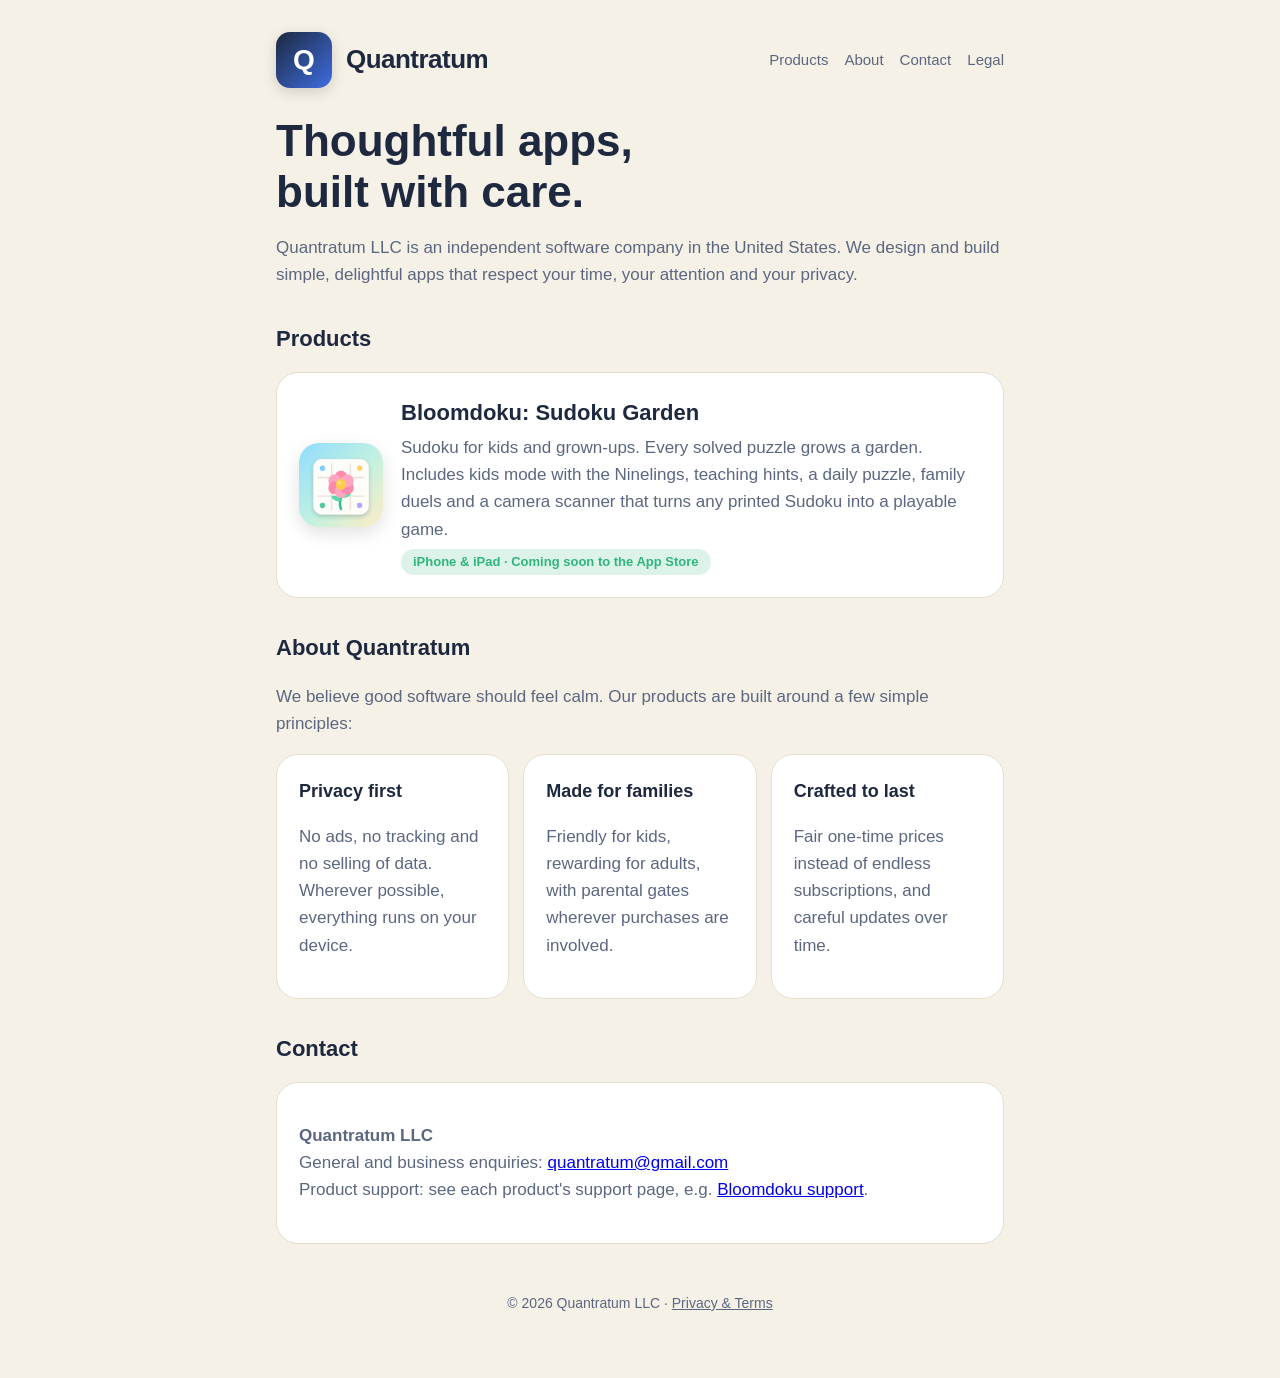
==== index.html @ 2c0fcd2e "Expand company site: about, principles, contact, privacy & terms Co-Authored-By: Claude Opus 5.5 <no" ====
<!doctype html><html lang="en"><head><meta charset="utf-8"><meta name="viewport" content="width=device-width, initial-scale=1">
<link rel="stylesheet" href="style.css"><title>Quantratum LLC</title>
<meta name="description" content="Quantratum LLC is an independent software company building thoughtful, privacy-first apps for families and curious minds."></head>
<body><div class="wrap">
<header><a href="./"><span class="qmark">Q</span><span class="qbrand">Quantratum</span></a>
<nav><a href="#products">Products</a><a href="#about">About</a><a href="#contact">Contact</a><a href="legal.html">Legal</a></nav></header>

<h1>Thoughtful apps,<br>built with care.</h1>
<p>Quantratum LLC is an independent software company in the United States. We design and build simple, delightful apps that respect your time, your attention and your privacy.</p>

<h2 id="products">Products</h2>
<div class="card"><a class="product" href="bloomdoku/">
  <img src="bloomdoku/icon.png" alt="Bloomdoku icon">
  <div><h3>Bloomdoku: Sudoku Garden</h3>
  <p>Sudoku for kids and grown-ups. Every solved puzzle grows a garden. Includes kids mode with the Ninelings, teaching hints, a daily puzzle, family duels and a camera scanner that turns any printed Sudoku into a playable game.</p>
  <p><span class="pill">iPhone &amp; iPad · Coming soon to the App Store</span></p></div>
</a></div>

<h2 id="about">About Quantratum</h2>
<p>We believe good software should feel calm. Our products are built around a few simple principles:</p>
<div class="grid">
 <div class="card"><h3>Privacy first</h3><p>No ads, no tracking and no selling of data. Wherever possible, everything runs on your device.</p></div>
 <div class="card"><h3>Made for families</h3><p>Friendly for kids, rewarding for adults, with parental gates wherever purchases are involved.</p></div>
 <div class="card"><h3>Crafted to last</h3><p>Fair one-time prices instead of endless subscriptions, and careful updates over time.</p></div>
</div>

<h2 id="contact">Contact</h2>
<div class="card">
<p><strong>Quantratum LLC</strong><br>
General and business enquiries: <a href="mailto:quantratum@gmail.com">quantratum@gmail.com</a><br>
Product support: see each product's support page, e.g. <a href="bloomdoku/support.html">Bloomdoku support</a>.</p>
</div>

<footer>© 2026 Quantratum LLC · <a href="legal.html">Privacy &amp; Terms</a></footer>
</div></body></html>
---- style.css ----
:root {
  --bg: #f6f1e7; --card: #ffffff; --ink: #1e2940; --soft: #5b6780;
  --petal: #ff6f9c; --leaf: #2fb67c; --sun: #ffc23d; --line: #e6dfd2;
}
@media (prefers-color-scheme: dark) {
  :root { --bg: #11151f; --card: #1c2231; --ink: #f2f4fa; --soft: #a9b3c9; --line: #2c3447; }
}
* { box-sizing: border-box; }
body {
  margin: 0; background: var(--bg); color: var(--ink);
  font: 17px/1.6 ui-rounded, "SF Pro Rounded", -apple-system, BlinkMacSystemFont, "Segoe UI", sans-serif;
}
.wrap { max-width: 760px; margin: 0 auto; padding: 32px 16px 64px; }
header { display: flex; align-items: center; gap: 14px; margin-bottom: 28px; }
header img { width: 56px; height: 56px; border-radius: 13px; box-shadow: 0 4px 14px rgba(0,0,0,.12); }
header a { text-decoration: none; color: inherit; display: flex; align-items: center; gap: 14px; }
.brand { font-size: 26px; font-weight: 800;
  background: linear-gradient(90deg, var(--petal), #ff7f50, var(--sun));
  -webkit-background-clip: text; background-clip: text; color: transparent; }
nav { margin-left: auto; display: flex; gap: 16px; font-size: 15px; }
nav a { color: var(--soft); text-decoration: none; }
nav a:hover { color: var(--petal); }
h1 { font-size: clamp(30px, 6vw, 44px); line-height: 1.15; margin: 8px 0 12px; }
h2 { font-size: 22px; margin: 32px 0 8px; }
p, li { color: var(--soft); }
.card { background: var(--card); border: 1px solid var(--line); border-radius: 22px; padding: 22px; margin: 16px 0; }
.grid { display: grid; gap: 14px; grid-template-columns: repeat(auto-fit, minmax(210px, 1fr)); }
.grid .card { margin: 0; }
.grid h3 { margin: 0 0 4px; font-size: 18px; color: var(--ink); }
.pill { display: inline-block; background: color-mix(in srgb, var(--leaf) 16%, transparent); color: var(--leaf);
  font-weight: 700; font-size: 13px; padding: 3px 12px; border-radius: 99px; }
.cta { display: inline-block; margin-top: 14px; background: var(--petal); color: #fff; text-decoration: none;
  font-weight: 700; padding: 12px 22px; border-radius: 16px; }
footer { margin-top: 48px; font-size: 14px; color: var(--soft); text-align: center; }
footer a { color: var(--soft); }
details { border-top: 1px solid var(--line); padding: 12px 0; }
summary { cursor: pointer; font-weight: 700; color: var(--ink); }
/* Company pages */
.qmark { width: 56px; height: 56px; border-radius: 14px; display: grid; place-items: center;
  background: linear-gradient(135deg, #1e2940, #3d6de0); color: #fff; font-weight: 800; font-size: 28px;
  box-shadow: 0 4px 14px rgba(0,0,0,.15); }
.qbrand { font-size: 26px; font-weight: 800; color: var(--ink); letter-spacing: -0.02em; }
.product { display: flex; gap: 18px; align-items: center; text-decoration: none; }
.product img { width: 84px; height: 84px; border-radius: 20px; box-shadow: 0 6px 18px rgba(0,0,0,.12); }
.product h3 { margin: 0; color: var(--ink); font-size: 22px; }
.product p { margin: 4px 0 0; }
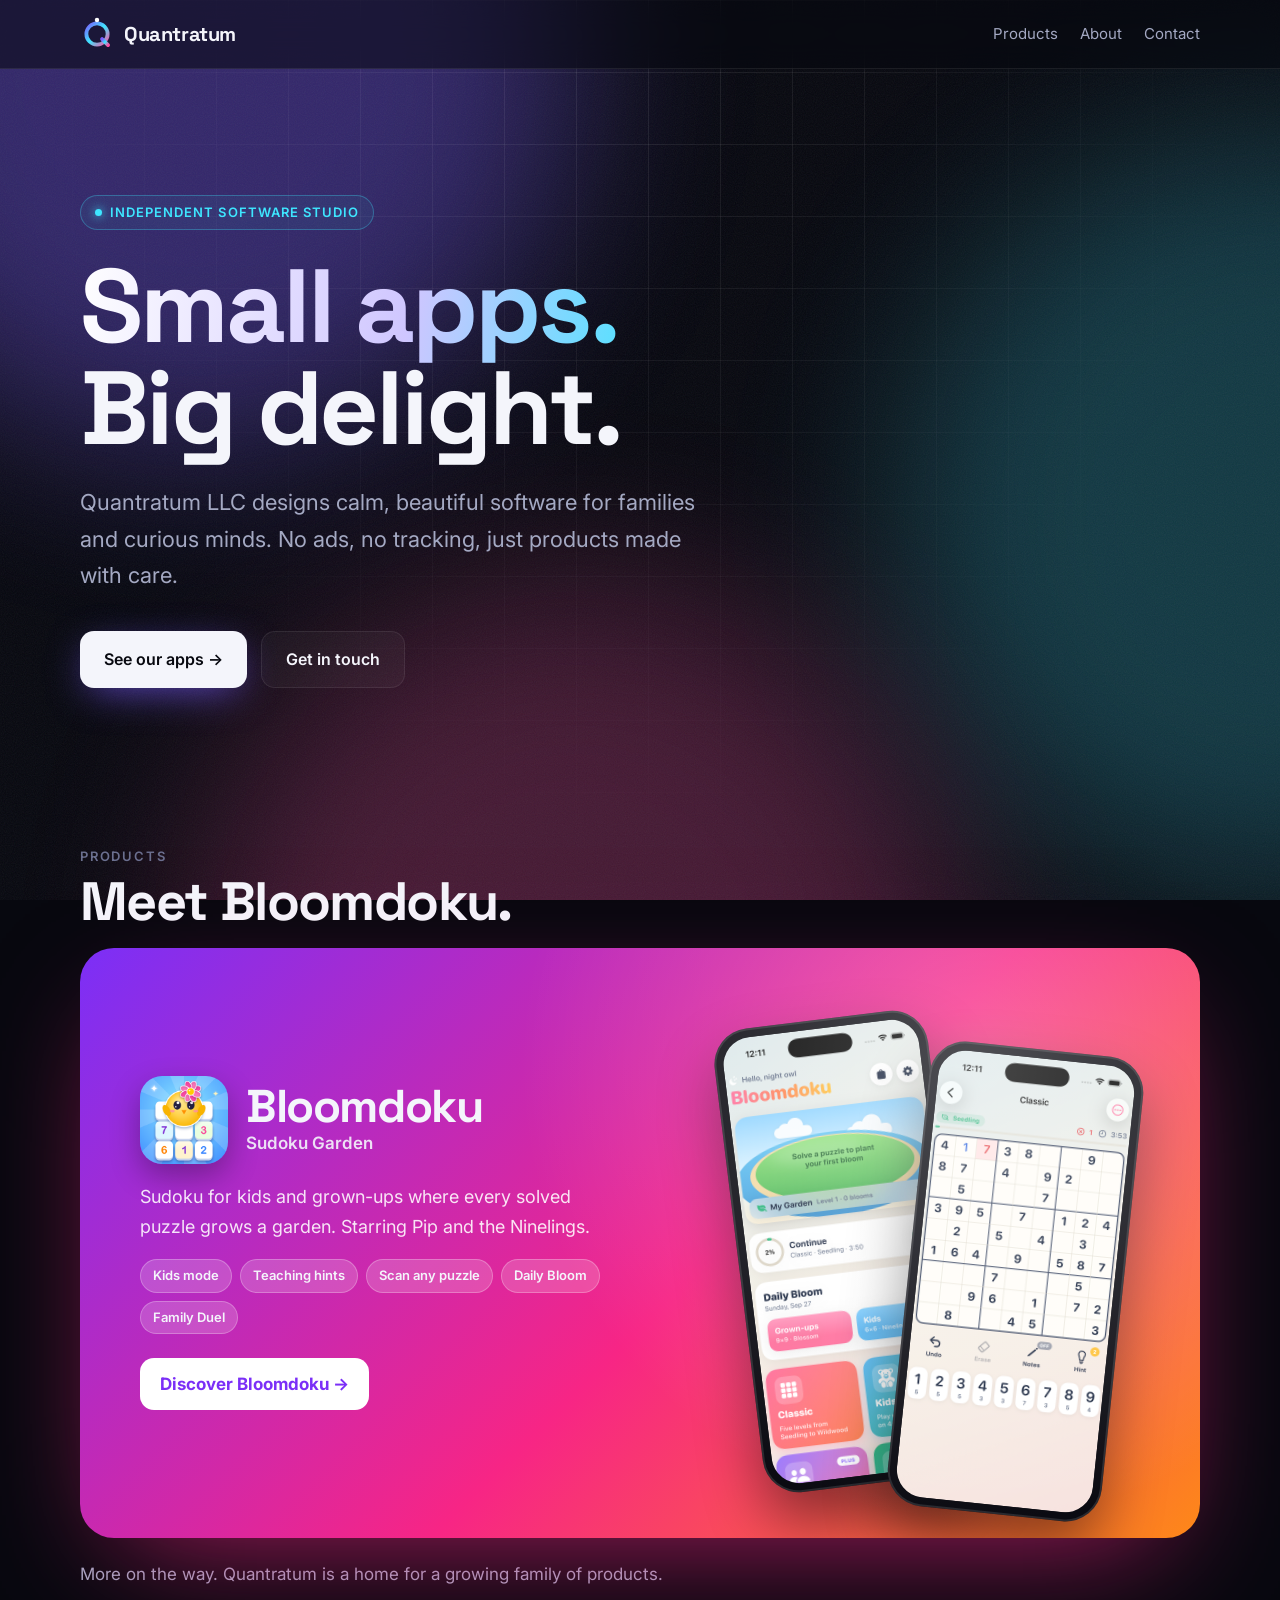
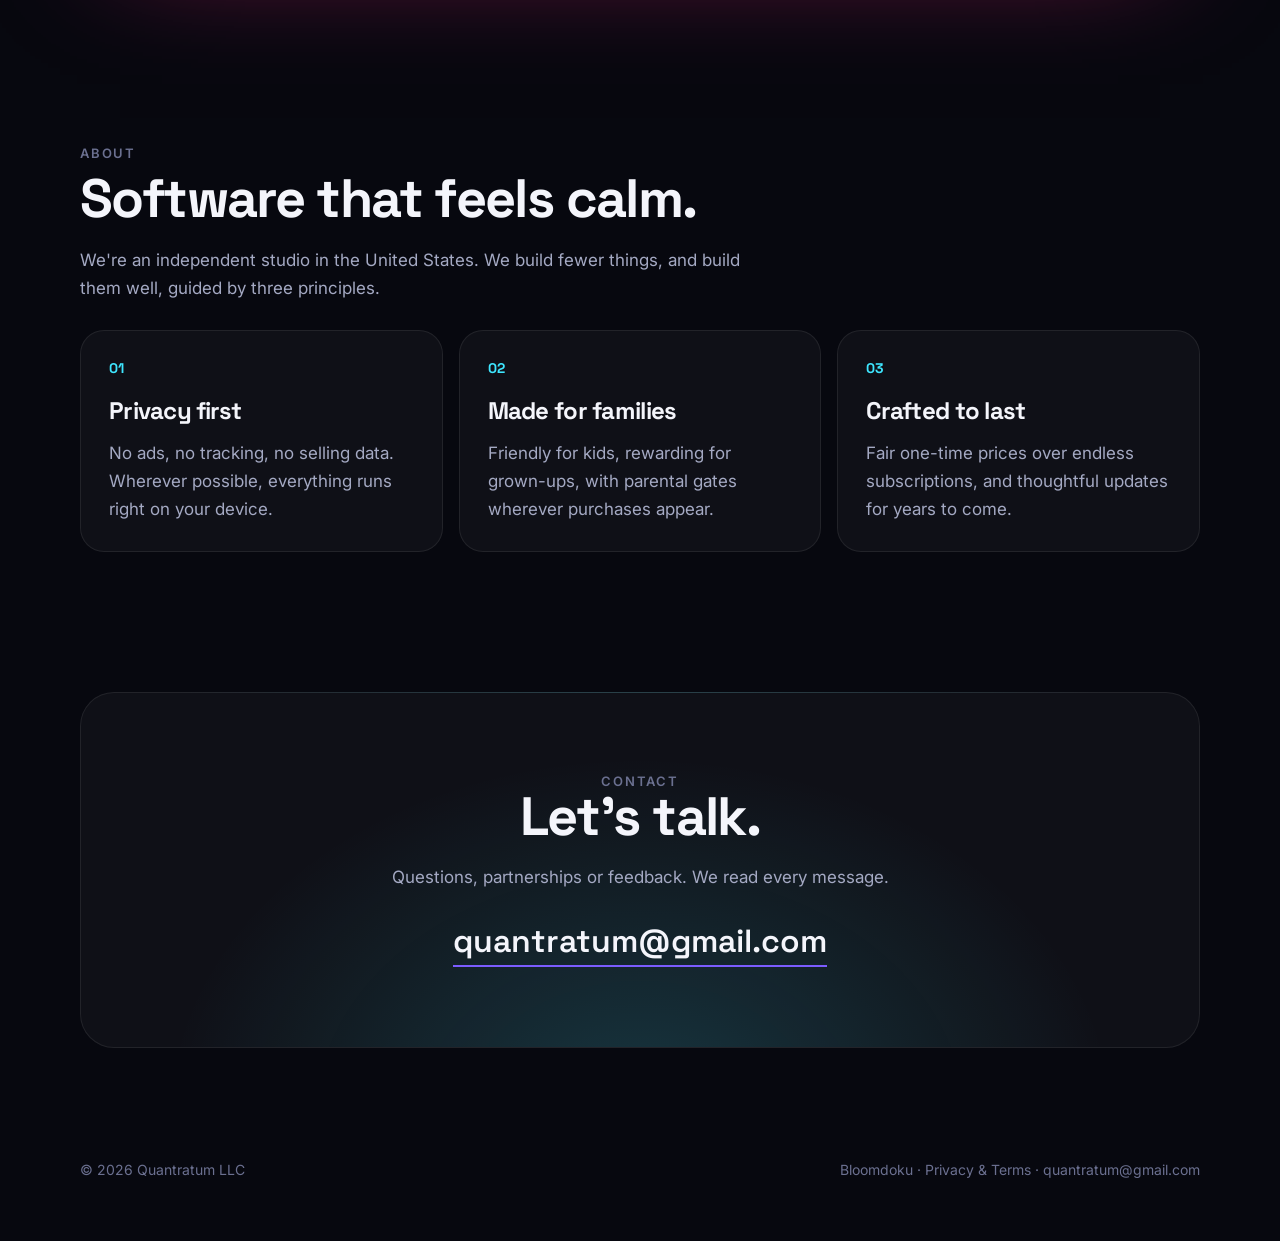
==== commit ea0c8ed7: "Redesign: dark aurora company site; playful Bloomdoku site with Pip Co-Authored-By: Claude Opus 5.5 " ====
--- a/index.html
+++ b/index.html
@@ -1,35 +1,55 @@
-<!doctype html><html lang="en"><head><meta charset="utf-8"><meta name="viewport" content="width=device-width, initial-scale=1">
-<link rel="stylesheet" href="style.css"><title>Quantratum LLC</title>
-<meta name="description" content="Quantratum LLC is an independent software company building thoughtful, privacy-first apps for families and curious minds."></head>
-<body><div class="wrap">
-<header><a href="./"><span class="qmark">Q</span><span class="qbrand">Quantratum</span></a>
-<nav><a href="#products">Products</a><a href="#about">About</a><a href="#contact">Contact</a><a href="legal.html">Legal</a></nav></header>
+<!doctype html><html lang="en"><head><meta charset="utf-8"><meta name="viewport" content="width=device-width, initial-scale=1"><link rel="preconnect" href="https://fonts.googleapis.com"><link rel="preconnect" href="https://fonts.gstatic.com" crossorigin><link href="https://fonts.googleapis.com/css2?family=Inter:wght@400;500;600&family=Space+Grotesk:wght@500;700&display=swap" rel="stylesheet"><link rel="stylesheet" href="/assets/q.css"><link rel="icon" href="/assets/favicon.svg" type="image/svg+xml"><meta name="theme-color" content="#07080f"><title>Quantratum: thoughtful apps, built with care</title>
+<meta name="description" content="Quantratum LLC is an independent software company building thoughtful, privacy-first apps for families and curious minds.">
+<meta property="og:title" content="Quantratum"><meta property="og:description" content="Small apps. Big delight."></head>
+<body><div class="aurora" aria-hidden="true"><span></span><span></span><span></span></div><div class="gridlines" aria-hidden="true"></div><div class="grain" aria-hidden="true"></div><div class="nav"><div class="wrap"><a class="logo" href="/"><svg viewBox="0 0 40 40" aria-hidden="true"><defs><linearGradient id="qg" x1="0" y1="0" x2="1" y2="1"><stop offset="0" stop-color="#7b5cff"/><stop offset=".5" stop-color="#3ee6ff"/><stop offset="1" stop-color="#ff4fa3"/></linearGradient></defs><circle cx="20" cy="20" r="12.5" fill="none" stroke="url(#qg)" stroke-width="4.5"/><path d="M26 26 L33 33" stroke="url(#qg)" stroke-width="4.5" stroke-linecap="round"/><g class="orbit"><circle cx="20" cy="3.5" r="2.6" fill="#fff"/></g></svg><span>Quantratum</span></a><nav><a href="/#products">Products</a><a href="/#about">About</a><a href="/#contact">Contact</a></nav></div></div>
+<main>
+<section class="hero wrap">
+  <span class="eyebrow">Independent software studio</span>
+  <h1><span class="shine">Small apps.</span><br>Big delight.</h1>
+  <p class="lead">Quantratum LLC designs calm, beautiful software for families and curious minds. No ads, no tracking, just products made with care.</p>
+  <div class="actions">
+    <a class="btn primary" href="#products">See our apps →</a>
+    <a class="btn ghost" href="#contact">Get in touch</a>
+  </div>
+</section>
 
-<h1>Thoughtful apps,<br>built with care.</h1>
-<p>Quantratum LLC is an independent software company in the United States. We design and build simple, delightful apps that respect your time, your attention and your privacy.</p>
+<section id="products" class="wrap">
+  <div class="kicker reveal">Products</div>
+  <h2 class="reveal">Meet Bloomdoku.</h2>
+  <a class="showcase reveal" href="/bloomdoku/">
+    <div>
+      <div class="app"><img src="/bloomdoku/img/icon-512.png" alt="Bloomdoku app icon"><div><h3>Bloomdoku</h3><div style="opacity:.9;font-weight:600">Sudoku Garden</div></div></div>
+      <p>Sudoku for kids and grown-ups where every solved puzzle grows a garden. Starring Pip and the Ninelings.</p>
+      <div class="tags"><span>Kids mode</span><span>Teaching hints</span><span>Scan any puzzle</span><span>Daily Bloom</span><span>Family Duel</span></div>
+      <span class="go">Discover Bloomdoku →</span>
+    </div>
+    <div class="phones" aria-hidden="true">
+      <div class="phone a"><img src="/bloomdoku/img/screen-home.png" alt=""></div>
+      <div class="phone b"><img src="/bloomdoku/img/screen-game.png" alt=""></div>
+    </div>
+  </a>
+  <p class="muted reveal" style="margin-top:22px">More on the way. Quantratum is a home for a growing family of products.</p>
+</section>
 
-<h2 id="products">Products</h2>
-<div class="card"><a class="product" href="bloomdoku/">
-  <img src="bloomdoku/icon.png" alt="Bloomdoku icon">
-  <div><h3>Bloomdoku: Sudoku Garden</h3>
-  <p>Sudoku for kids and grown-ups. Every solved puzzle grows a garden. Includes kids mode with the Ninelings, teaching hints, a daily puzzle, family duels and a camera scanner that turns any printed Sudoku into a playable game.</p>
-  <p><span class="pill">iPhone &amp; iPad · Coming soon to the App Store</span></p></div>
-</a></div>
+<section id="about" class="wrap">
+  <div class="kicker reveal">About</div>
+  <h2 class="reveal">Software that feels calm.</h2>
+  <p class="muted reveal" style="max-width:680px">We're an independent studio in the United States. We build fewer things, and build them well, guided by three principles.</p>
+  <div class="cards" style="margin-top:28px">
+    <div class="glow reveal"><div class="num">01</div><h3>Privacy first</h3><p>No ads, no tracking, no selling data. Wherever possible, everything runs right on your device.</p></div>
+    <div class="glow reveal"><div class="num">02</div><h3>Made for families</h3><p>Friendly for kids, rewarding for grown-ups, with parental gates wherever purchases appear.</p></div>
+    <div class="glow reveal"><div class="num">03</div><h3>Crafted to last</h3><p>Fair one-time prices over endless subscriptions, and thoughtful updates for years to come.</p></div>
+  </div>
+</section>
 
-<h2 id="about">About Quantratum</h2>
-<p>We believe good software should feel calm. Our products are built around a few simple principles:</p>
-<div class="grid">
- <div class="card"><h3>Privacy first</h3><p>No ads, no tracking and no selling of data. Wherever possible, everything runs on your device.</p></div>
- <div class="card"><h3>Made for families</h3><p>Friendly for kids, rewarding for adults, with parental gates wherever purchases are involved.</p></div>
- <div class="card"><h3>Crafted to last</h3><p>Fair one-time prices instead of endless subscriptions, and careful updates over time.</p></div>
-</div>
-
-<h2 id="contact">Contact</h2>
-<div class="card">
-<p><strong>Quantratum LLC</strong><br>
-General and business enquiries: <a href="mailto:quantratum@gmail.com">quantratum@gmail.com</a><br>
-Product support: see each product's support page, e.g. <a href="bloomdoku/support.html">Bloomdoku support</a>.</p>
-</div>
-
-<footer>© 2026 Quantratum LLC · <a href="legal.html">Privacy &amp; Terms</a></footer>
-</div></body></html>
+<section id="contact" class="wrap">
+  <div class="contact reveal">
+    <div class="kicker">Contact</div>
+    <h2>Let's talk.</h2>
+    <p class="muted">Questions, partnerships or feedback. We read every message.</p>
+    <a class="mail" href="mailto:quantratum@gmail.com">quantratum@gmail.com</a>
+  </div>
+</section>
+</main>
+<footer class="site wrap"><span>© 2026 Quantratum LLC</span><span><a href="/bloomdoku/">Bloomdoku</a> · <a href="/legal.html">Privacy &amp; Terms</a> · <a href="mailto:quantratum@gmail.com">quantratum@gmail.com</a></span></footer><script src="/assets/q.js"></script>
+</body></html>
--- a/assets/q.css
+++ b/assets/q.css
@@ -0,0 +1,140 @@
+/* Quantratum — company site */
+:root {
+  --bg: #07080f; --bg2: #0d0f1c; --ink: #f4f5fb; --soft: #a4a9c3; --dim: #6b7090;
+  --line: rgba(255,255,255,.08); --card: rgba(255,255,255,.035);
+  --violet: #7b5cff; --cyan: #3ee6ff; --pink: #ff4fa3; --amber: #ffb547;
+}
+* { box-sizing: border-box; }
+html { scroll-behavior: smooth; }
+body {
+  margin: 0; background: var(--bg); color: var(--ink); overflow-x: hidden;
+  font: 17px/1.65 "Inter", system-ui, -apple-system, sans-serif; -webkit-font-smoothing: antialiased;
+}
+a { color: inherit; }
+h1, h2, h3, .display { font-family: "Space Grotesk", "Inter", sans-serif; letter-spacing: -0.03em; }
+
+/* Aurora + grain background */
+.aurora { position: fixed; inset: 0; z-index: -2; overflow: hidden; pointer-events: none; }
+.aurora span { position: absolute; width: 60vmax; height: 60vmax; border-radius: 50%; filter: blur(90px); opacity: .38; }
+.aurora span:nth-child(1) { background: var(--violet); top: -25vmax; left: -15vmax; animation: drift1 26s ease-in-out infinite alternate; }
+.aurora span:nth-child(2) { background: var(--cyan); top: 10vmax; right: -30vmax; opacity: .22; animation: drift2 32s ease-in-out infinite alternate; }
+.aurora span:nth-child(3) { background: var(--pink); bottom: -35vmax; left: 15vmax; opacity: .25; animation: drift3 28s ease-in-out infinite alternate; }
+@keyframes drift1 { to { transform: translate(18vmax, 12vmax) scale(1.1); } }
+@keyframes drift2 { to { transform: translate(-16vmax, 18vmax) scale(.9); } }
+@keyframes drift3 { to { transform: translate(12vmax, -14vmax) scale(1.15); } }
+.grain { position: fixed; inset: 0; z-index: -1; pointer-events: none; opacity: .07;
+  background-image: url("data:image/svg+xml;utf8,<svg xmlns='http://www.w3.org/2000/svg' width='160' height='160'><filter id='n'><feTurbulence type='fractalNoise' baseFrequency='.9' numOctaves='3' stitchTiles='stitch'/></filter><rect width='100%' height='100%' filter='url(%23n)'/></svg>"); }
+.gridlines { position: fixed; inset: 0; z-index: -1; pointer-events: none;
+  background-image: linear-gradient(var(--line) 1px, transparent 1px), linear-gradient(90deg, var(--line) 1px, transparent 1px);
+  background-size: 72px 72px; mask-image: radial-gradient(ellipse at 50% 0%, #000 10%, transparent 70%); }
+
+.wrap { width: min(1120px, 100% - 32px); margin: 0 auto; }
+
+/* Nav */
+.nav { position: sticky; top: 0; z-index: 10; backdrop-filter: blur(14px); -webkit-backdrop-filter: blur(14px);
+  background: rgba(7,8,15,.55); border-bottom: 1px solid var(--line); }
+.nav .wrap { display: flex; align-items: center; gap: 24px; height: 68px; }
+.logo { display: flex; align-items: center; gap: 10px; text-decoration: none; font: 700 20px "Space Grotesk", sans-serif; letter-spacing: -0.02em; }
+.logo svg { width: 34px; height: 34px; }
+.orbit { transform-origin: 50% 50%; animation: spin 6s linear infinite; }
+@keyframes spin { to { transform: rotate(360deg); } }
+.nav nav { margin-left: auto; display: flex; gap: 22px; font-size: 15px; }
+.nav nav a { text-decoration: none; color: var(--soft); transition: color .2s; }
+.nav nav a:hover { color: var(--ink); }
+
+/* Hero */
+.hero { padding: clamp(72px, 14vh, 150px) 0 90px; }
+.eyebrow { display: inline-flex; align-items: center; gap: 8px; font-size: 13px; font-weight: 600; letter-spacing: .08em;
+  text-transform: uppercase; color: var(--cyan); border: 1px solid rgba(62,230,255,.3); padding: 6px 14px; border-radius: 99px; background: rgba(62,230,255,.06); }
+.eyebrow::before { content: ""; width: 7px; height: 7px; border-radius: 50%; background: var(--cyan); box-shadow: 0 0 10px var(--cyan); animation: pulse 2s infinite; }
+@keyframes pulse { 50% { opacity: .35; } }
+.hero h1 { font-size: clamp(46px, 9vw, 104px); line-height: .98; margin: 26px 0 24px; font-weight: 700; }
+.shine { background: linear-gradient(100deg, #fff 0%, #cfc6ff 25%, var(--cyan) 45%, var(--pink) 65%, var(--amber) 85%, #fff 100%);
+  background-size: 250% auto; -webkit-background-clip: text; background-clip: text; color: transparent; animation: shine 9s linear infinite; }
+@keyframes shine { to { background-position: -250% center; } }
+.hero p.lead { font-size: clamp(18px, 2.2vw, 22px); color: var(--soft); max-width: 640px; margin: 0; }
+.actions { display: flex; flex-wrap: wrap; gap: 14px; margin-top: 38px; }
+.btn { display: inline-flex; align-items: center; gap: 10px; text-decoration: none; font-weight: 600; font-size: 16px;
+  padding: 14px 24px; border-radius: 14px; transition: transform .2s, box-shadow .2s, background .2s; }
+.btn.primary { background: var(--ink); color: var(--bg); box-shadow: 0 10px 40px -10px rgba(123,92,255,.8); }
+.btn.primary:hover { transform: translateY(-2px); box-shadow: 0 16px 50px -10px rgba(123,92,255,1); }
+.btn.ghost { border: 1px solid var(--line); background: var(--card); }
+.btn.ghost:hover { background: rgba(255,255,255,.08); }
+
+/* Sections */
+section { padding: 70px 0; }
+.kicker { color: var(--dim); font: 600 13px "Inter", sans-serif; letter-spacing: .14em; text-transform: uppercase; }
+h2 { font-size: clamp(32px, 5vw, 54px); line-height: 1.05; margin: 10px 0 18px; }
+.muted { color: var(--soft); }
+
+/* Product showcase */
+.showcase { position: relative; display: grid; grid-template-columns: 1.1fr .9fr; align-items: center; gap: 30px;
+  border-radius: 34px; padding: clamp(28px, 5vw, 60px); overflow: hidden; text-decoration: none;
+  background: linear-gradient(135deg, #7b2ff7 0%, #f72585 55%, #ff9e00 110%); box-shadow: 0 40px 120px -40px rgba(247,37,133,.7); }
+.showcase::after { content: ""; position: absolute; inset: 0; background: radial-gradient(circle at 80% 20%, rgba(255,255,255,.28), transparent 45%); pointer-events: none; }
+.showcase .app { display: flex; align-items: center; gap: 18px; }
+.showcase .app img { width: 88px; height: 88px; border-radius: 22px; box-shadow: 0 12px 30px rgba(0,0,0,.3); }
+.showcase h3 { font-size: clamp(30px, 4.4vw, 46px); margin: 0; line-height: 1.02; }
+.showcase p { color: rgba(255,255,255,.88); font-size: 18px; max-width: 480px; }
+.tags { display: flex; flex-wrap: wrap; gap: 8px; margin: 18px 0 24px; }
+.tags span { background: rgba(255,255,255,.18); border: 1px solid rgba(255,255,255,.25); padding: 5px 12px; border-radius: 99px; font-size: 13px; font-weight: 600; }
+.showcase .go { display: inline-flex; gap: 8px; align-items: center; font-weight: 700; background: #fff; color: #7b2ff7; padding: 12px 20px; border-radius: 14px; }
+.phones { position: relative; height: 470px; }
+.phone { position: absolute; width: 215px; aspect-ratio: 414/900; border-radius: 36px; padding: 9px; background: #0b0b12;
+  box-shadow: 0 30px 60px rgba(0,0,0,.45), inset 0 0 0 2px rgba(255,255,255,.12); }
+.phone img { width: 100%; height: 100%; border-radius: 28px; display: block; object-fit: cover; }
+.phone.a { left: 8%; top: 10px; transform: rotate(-7deg); }
+.phone.b { right: 4%; top: 40px; transform: rotate(6deg); }
+.showcase:hover .phone.a { transform: rotate(-9deg) translateY(-6px); }
+.showcase:hover .phone.b { transform: rotate(8deg) translateY(-6px); }
+.phone { transition: transform .5s cubic-bezier(.2,.8,.2,1); }
+
+/* Principles with cursor glow */
+.cards { display: grid; grid-template-columns: repeat(3, 1fr); gap: 16px; }
+.glow { position: relative; border-radius: 24px; padding: 28px; background: var(--card); border: 1px solid var(--line); overflow: hidden; }
+.glow::before { content: ""; position: absolute; inset: 0; opacity: 0; transition: opacity .3s;
+  background: radial-gradient(420px circle at var(--x, 50%) var(--y, 50%), rgba(123,92,255,.22), transparent 45%); }
+.glow:hover::before { opacity: 1; }
+.glow .num { font: 700 14px "Space Grotesk", sans-serif; color: var(--cyan); }
+.glow h3 { font-size: 24px; margin: 14px 0 8px; }
+.glow p { color: var(--soft); margin: 0; }
+
+/* Contact band */
+.contact { text-align: center; border-radius: 34px; padding: clamp(40px, 7vw, 80px) 24px; border: 1px solid var(--line);
+  background: radial-gradient(ellipse at 50% 120%, rgba(62,230,255,.18), transparent 60%), var(--card); }
+.contact h2 { margin-top: 0; }
+.mail { display: inline-block; margin-top: 12px; font: 600 clamp(20px, 3.4vw, 32px) "Space Grotesk", sans-serif; text-decoration: none;
+  border-bottom: 2px solid var(--violet); padding-bottom: 4px; transition: border-color .2s; }
+.mail:hover { border-color: var(--cyan); }
+
+footer.site { padding: 40px 0 60px; color: var(--dim); font-size: 14px; display: flex; flex-wrap: wrap; gap: 16px; justify-content: space-between; }
+footer.site a { color: var(--dim); text-decoration: none; }
+footer.site a:hover { color: var(--ink); }
+
+/* Legal / prose pages */
+.prose { max-width: 760px; padding: 60px 0; }
+.prose h1 { font-size: clamp(38px, 6vw, 60px); margin: 0 0 8px; }
+.prose h2 { font-size: 26px; margin: 40px 0 8px; }
+.prose p, .prose li { color: var(--soft); }
+.prose a { color: var(--cyan); }
+
+/* Reveal on scroll */
+.reveal { opacity: 0; transform: translateY(28px); transition: opacity .9s ease, transform .9s cubic-bezier(.2,.8,.2,1); }
+.reveal.in { opacity: 1; transform: none; }
+
+@media (max-width: 860px) {
+  .showcase { grid-template-columns: 1fr; }
+  .phones { height: 400px; }
+  .phone { width: 180px; }
+  .cards { grid-template-columns: 1fr; }
+}
+@media (max-width: 520px) {
+  .nav nav { gap: 14px; font-size: 14px; }
+  .phones { height: 330px; }
+  .phone { width: 145px; border-radius: 26px; padding: 6px; }
+  .phone img { border-radius: 21px; }
+}
+@media (prefers-reduced-motion: reduce) {
+  *, *::before, *::after { animation: none !important; transition: none !important; }
+  .reveal { opacity: 1; transform: none; }
+}
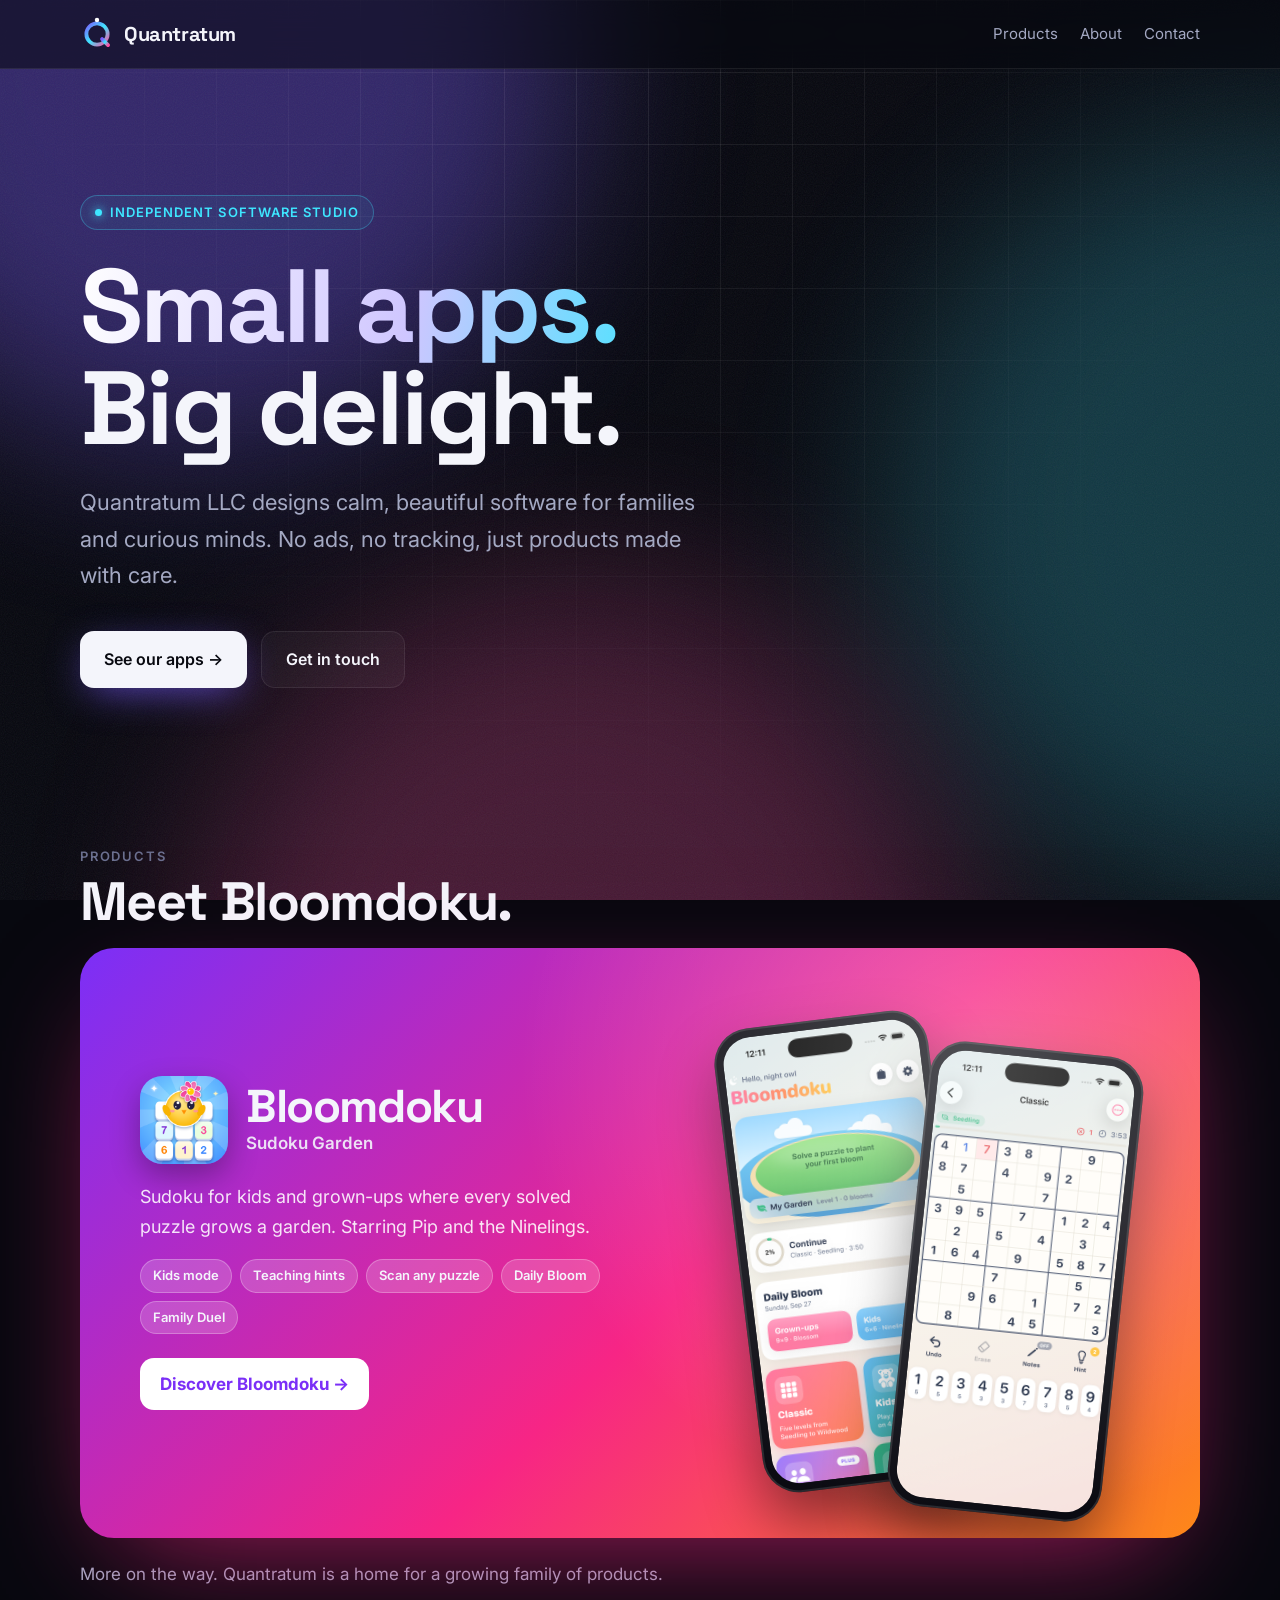
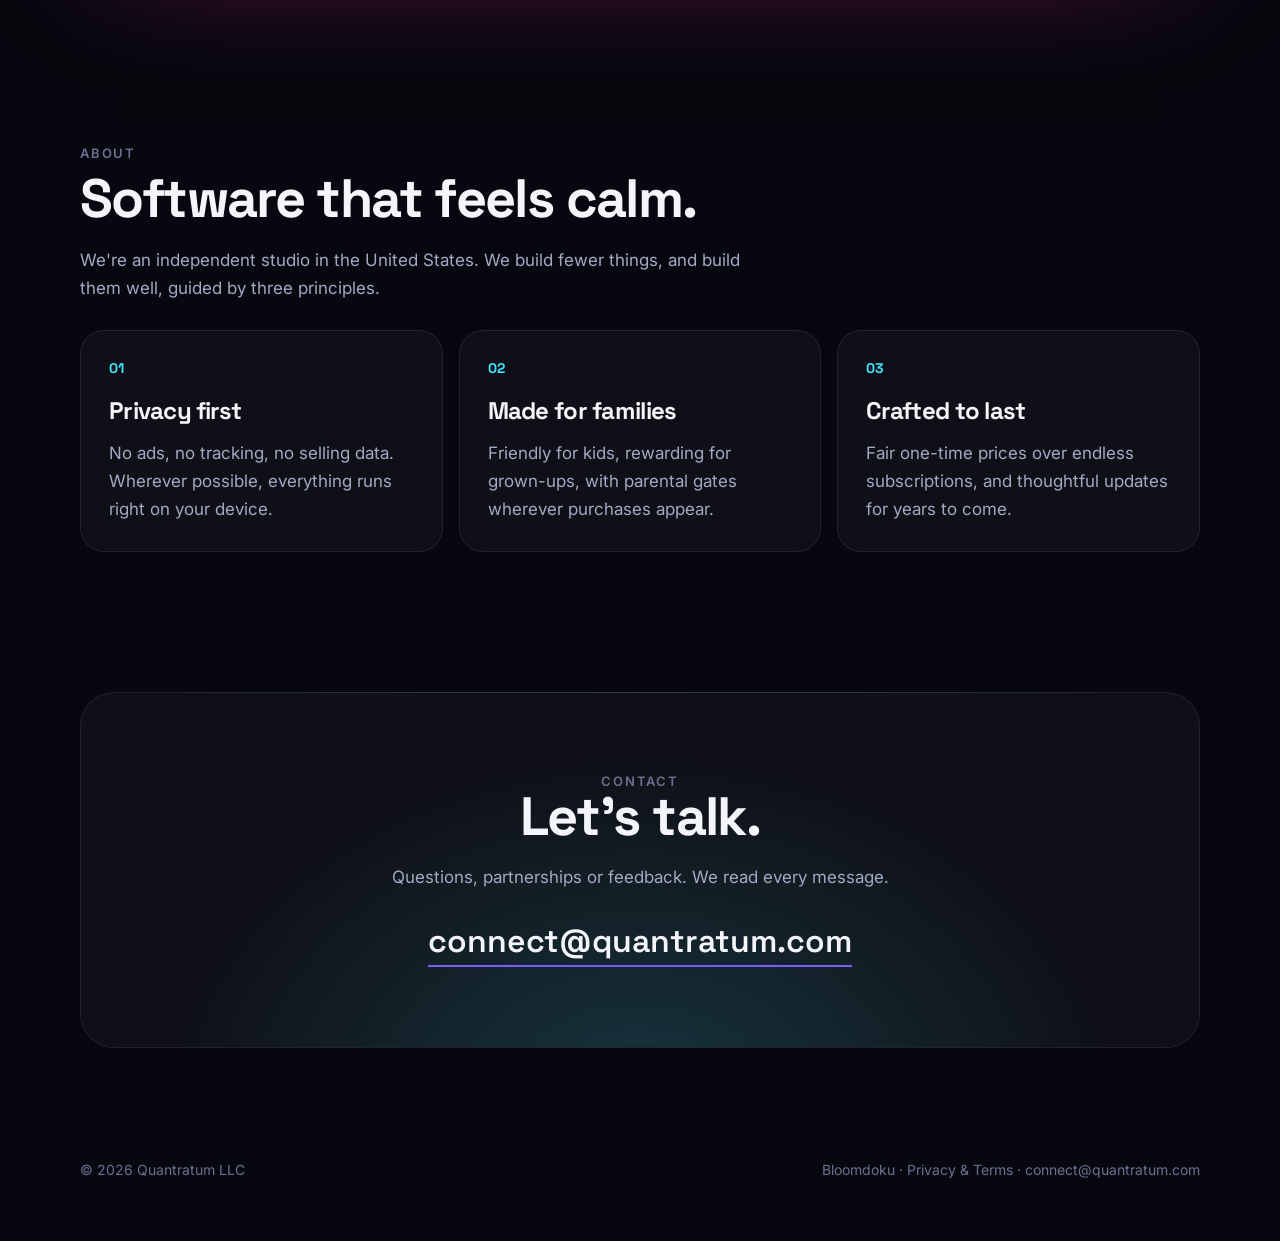
==== commit 75ab5a35: "Use connect@quantratum.com as the public contact email Co-Authored-By: Claude Opus 5.5 <noreply@anth" ====
--- a/index.html
+++ b/index.html
@@ -1,4 +1,4 @@
-<!doctype html><html lang="en"><head><meta charset="utf-8"><meta name="viewport" content="width=device-width, initial-scale=1"><link rel="preconnect" href="https://fonts.googleapis.com"><link rel="preconnect" href="https://fonts.gstatic.com" crossorigin><link href="https://fonts.googleapis.com/css2?family=Inter:wght@400;500;600&family=Space+Grotesk:wght@500;700&display=swap" rel="stylesheet"><link rel="stylesheet" href="/assets/q.css"><link rel="icon" href="/assets/favicon.svg" type="image/svg+xml"><meta name="theme-color" content="#07080f"><title>Quantratum: thoughtful apps, built with care</title>
+<!doctype html><html lang="en"><head><meta charset="utf-8"><meta name="viewport" content="width=device-width, initial-scale=1"><link rel="preconnect" href="https://fonts.googleapis.com"><link rel="preconnect" href="https://fonts.gstatic.com" crossorigin><link href="https://fonts.googleapis.com/css2?family=Inter:wght@400;500;600&family=Space+Grotesk:wght@500;700&display=swap" rel="stylesheet"><link rel="stylesheet" href="/assets/q.css?v=3"><link rel="icon" href="/assets/favicon.svg" type="image/svg+xml"><meta name="theme-color" content="#07080f"><title>Quantratum: thoughtful apps, built with care</title>
 <meta name="description" content="Quantratum LLC is an independent software company building thoughtful, privacy-first apps for families and curious minds.">
 <meta property="og:title" content="Quantratum"><meta property="og:description" content="Small apps. Big delight."></head>
 <body><div class="aurora" aria-hidden="true"><span></span><span></span><span></span></div><div class="gridlines" aria-hidden="true"></div><div class="grain" aria-hidden="true"></div><div class="nav"><div class="wrap"><a class="logo" href="/"><svg viewBox="0 0 40 40" aria-hidden="true"><defs><linearGradient id="qg" x1="0" y1="0" x2="1" y2="1"><stop offset="0" stop-color="#7b5cff"/><stop offset=".5" stop-color="#3ee6ff"/><stop offset="1" stop-color="#ff4fa3"/></linearGradient></defs><circle cx="20" cy="20" r="12.5" fill="none" stroke="url(#qg)" stroke-width="4.5"/><path d="M26 26 L33 33" stroke="url(#qg)" stroke-width="4.5" stroke-linecap="round"/><g class="orbit"><circle cx="20" cy="3.5" r="2.6" fill="#fff"/></g></svg><span>Quantratum</span></a><nav><a href="/#products">Products</a><a href="/#about">About</a><a href="/#contact">Contact</a></nav></div></div>
@@ -47,9 +47,9 @@
     <div class="kicker">Contact</div>
     <h2>Let's talk.</h2>
     <p class="muted">Questions, partnerships or feedback. We read every message.</p>
-    <a class="mail" href="mailto:quantratum@gmail.com">quantratum@gmail.com</a>
+    <a class="mail" href="mailto:connect@quantratum.com">connect@quantratum.com</a>
   </div>
 </section>
 </main>
-<footer class="site wrap"><span>© 2026 Quantratum LLC</span><span><a href="/bloomdoku/">Bloomdoku</a> · <a href="/legal.html">Privacy &amp; Terms</a> · <a href="mailto:quantratum@gmail.com">quantratum@gmail.com</a></span></footer><script src="/assets/q.js"></script>
+<footer class="site wrap"><span>© 2026 Quantratum LLC</span><span><a href="/bloomdoku/">Bloomdoku</a> · <a href="/legal.html">Privacy &amp; Terms</a> · <a href="mailto:connect@quantratum.com">connect@quantratum.com</a></span></footer><script src="/assets/q.js?v=3"></script>
 </body></html>
--- a/assets/q.css
+++ b/assets/q.css
@@ -138,3 +138,14 @@
   *, *::before, *::after { animation: none !important; transition: none !important; }
   .reveal { opacity: 1; transform: none; }
 }
+@media (max-width: 420px) {
+  .nav .wrap { gap: 12px; }
+  .nav nav { gap: 12px; font-size: 13.5px; }
+  .logo { font-size: 18px; }
+  .logo svg { width: 28px; height: 28px; }
+}
+html { overflow-x: clip; }
+@media (max-width: 440px) {
+  .nav .wrap { flex-wrap: wrap; height: auto; padding: 12px 0; row-gap: 6px; }
+  .nav nav { margin-left: 0; width: 100%; gap: 18px; font-size: 14px; }
+}
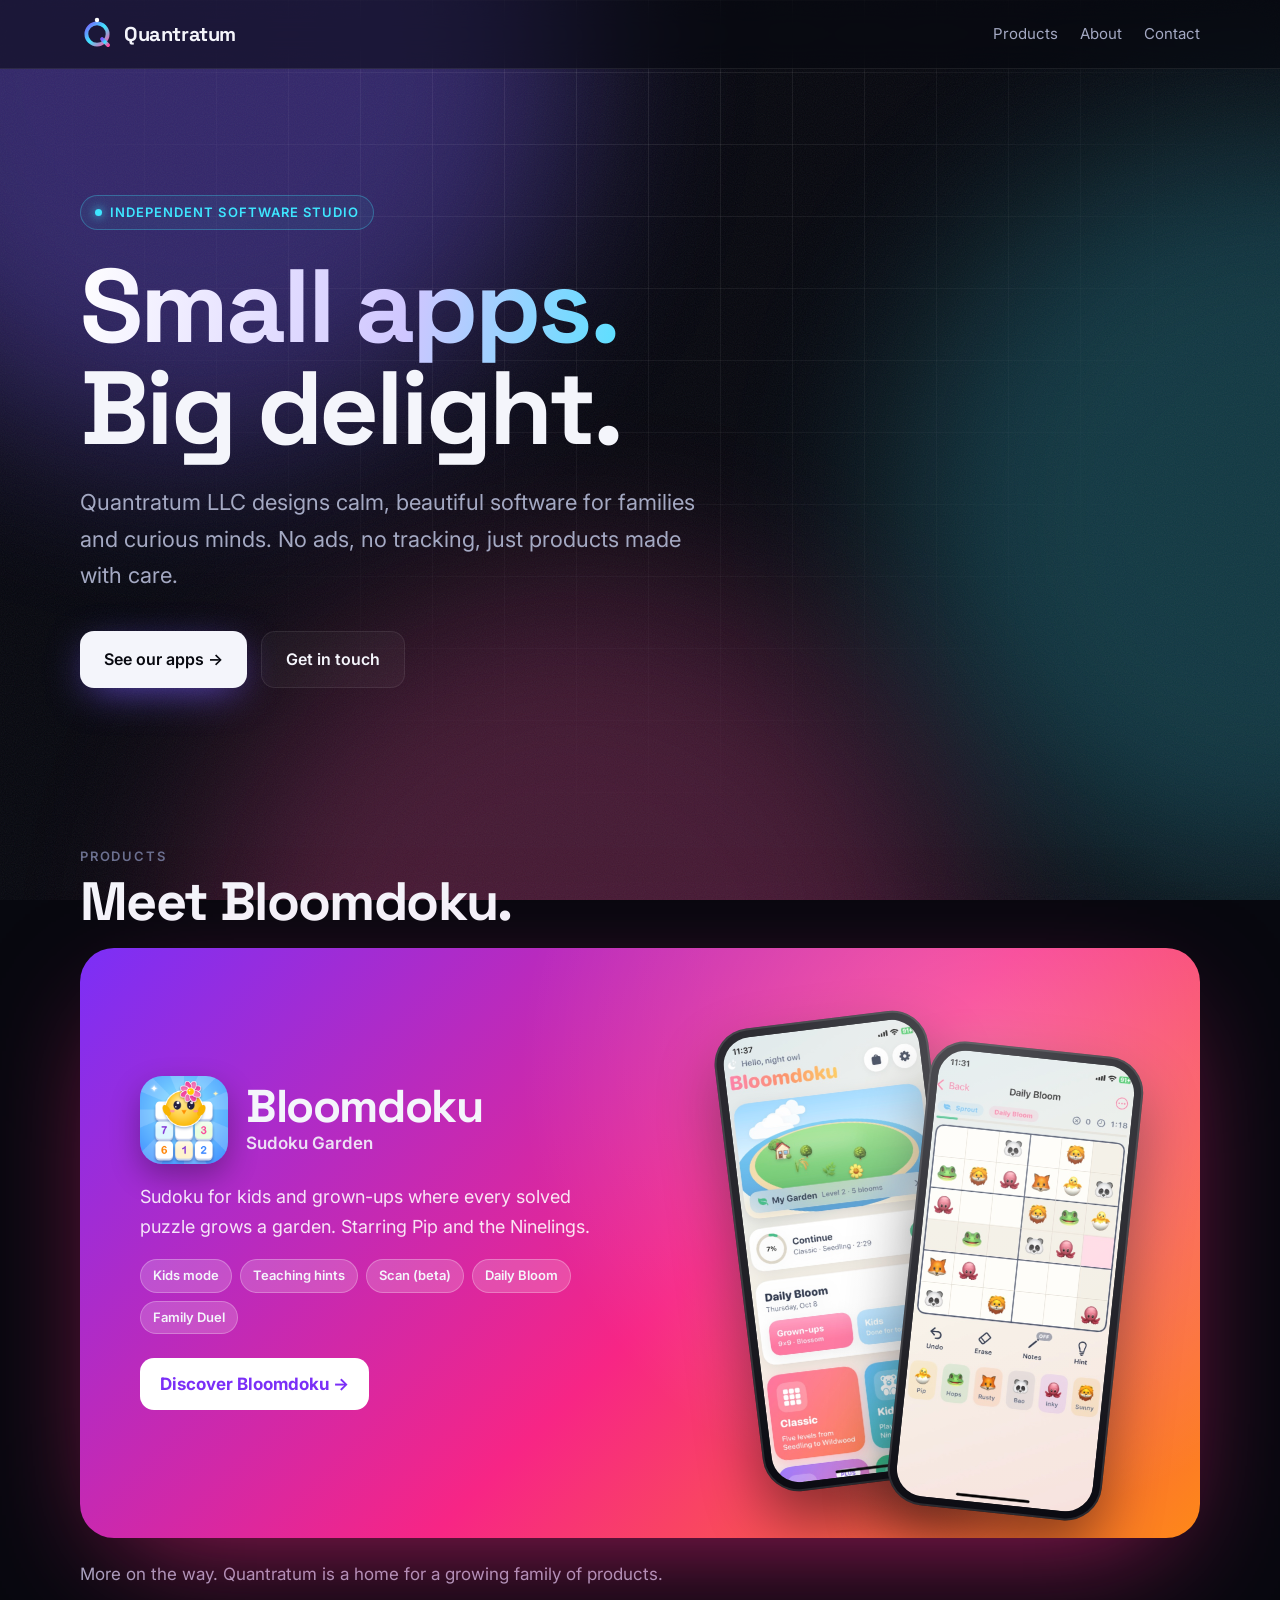
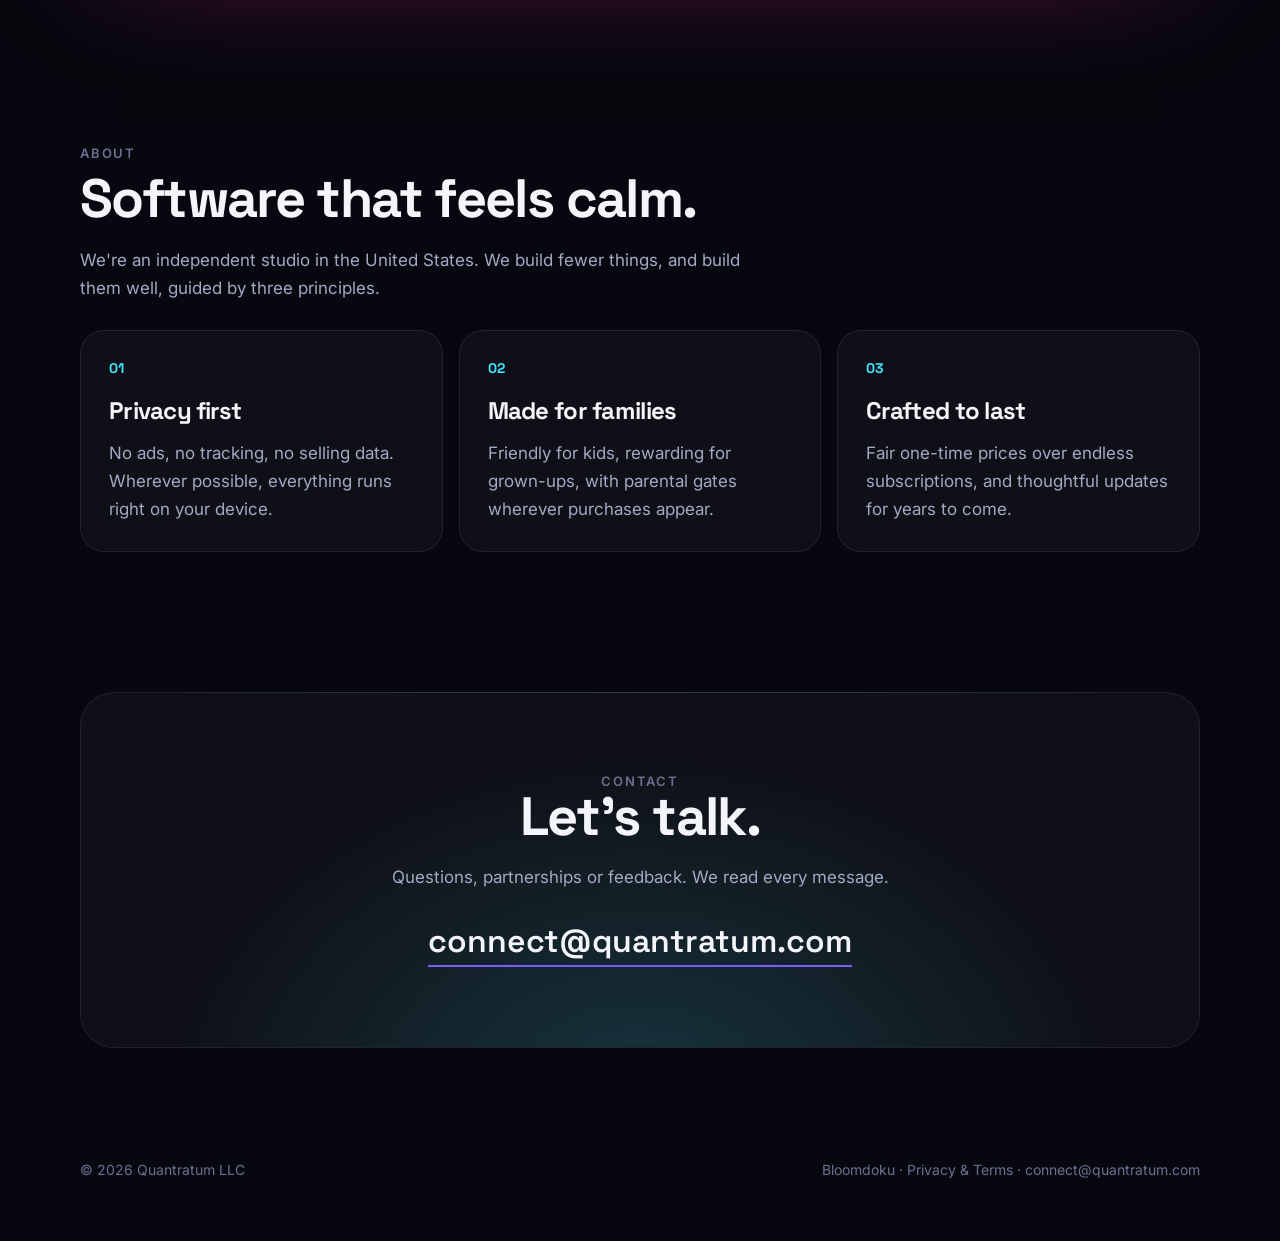
==== commit 7e4b8fc3: "Match the site to Bloomdoku 1.0: real iPhone screenshots, scan beta, launch gift FAQ, privacy wordin" ====
--- a/index.html
+++ b/index.html
@@ -1,4 +1,4 @@
-<!doctype html><html lang="en"><head><meta charset="utf-8"><meta name="viewport" content="width=device-width, initial-scale=1"><link rel="preconnect" href="https://fonts.googleapis.com"><link rel="preconnect" href="https://fonts.gstatic.com" crossorigin><link href="https://fonts.googleapis.com/css2?family=Inter:wght@400;500;600&family=Space+Grotesk:wght@500;700&display=swap" rel="stylesheet"><link rel="stylesheet" href="/assets/q.css?v=3"><link rel="icon" href="/assets/favicon.svg" type="image/svg+xml"><meta name="theme-color" content="#07080f"><title>Quantratum: thoughtful apps, built with care</title>
+<!doctype html><html lang="en"><head><meta charset="utf-8"><meta name="viewport" content="width=device-width, initial-scale=1"><link rel="preconnect" href="https://fonts.googleapis.com"><link rel="preconnect" href="https://fonts.gstatic.com" crossorigin><link href="https://fonts.googleapis.com/css2?family=Inter:wght@400;500;600&family=Space+Grotesk:wght@500;700&display=swap" rel="stylesheet"><link rel="stylesheet" href="/assets/q.css?v=4"><link rel="icon" href="/assets/favicon.svg" type="image/svg+xml"><meta name="theme-color" content="#07080f"><title>Quantratum: thoughtful apps, built with care</title>
 <meta name="description" content="Quantratum LLC is an independent software company building thoughtful, privacy-first apps for families and curious minds.">
 <meta property="og:title" content="Quantratum"><meta property="og:description" content="Small apps. Big delight."></head>
 <body><div class="aurora" aria-hidden="true"><span></span><span></span><span></span></div><div class="gridlines" aria-hidden="true"></div><div class="grain" aria-hidden="true"></div><div class="nav"><div class="wrap"><a class="logo" href="/"><svg viewBox="0 0 40 40" aria-hidden="true"><defs><linearGradient id="qg" x1="0" y1="0" x2="1" y2="1"><stop offset="0" stop-color="#7b5cff"/><stop offset=".5" stop-color="#3ee6ff"/><stop offset="1" stop-color="#ff4fa3"/></linearGradient></defs><circle cx="20" cy="20" r="12.5" fill="none" stroke="url(#qg)" stroke-width="4.5"/><path d="M26 26 L33 33" stroke="url(#qg)" stroke-width="4.5" stroke-linecap="round"/><g class="orbit"><circle cx="20" cy="3.5" r="2.6" fill="#fff"/></g></svg><span>Quantratum</span></a><nav><a href="/#products">Products</a><a href="/#about">About</a><a href="/#contact">Contact</a></nav></div></div>
@@ -20,12 +20,12 @@
     <div>
       <div class="app"><img src="/bloomdoku/img/icon-512.png" alt="Bloomdoku app icon"><div><h3>Bloomdoku</h3><div style="opacity:.9;font-weight:600">Sudoku Garden</div></div></div>
       <p>Sudoku for kids and grown-ups where every solved puzzle grows a garden. Starring Pip and the Ninelings.</p>
-      <div class="tags"><span>Kids mode</span><span>Teaching hints</span><span>Scan any puzzle</span><span>Daily Bloom</span><span>Family Duel</span></div>
+      <div class="tags"><span>Kids mode</span><span>Teaching hints</span><span>Scan (beta)</span><span>Daily Bloom</span><span>Family Duel</span></div>
       <span class="go">Discover Bloomdoku →</span>
     </div>
     <div class="phones" aria-hidden="true">
-      <div class="phone a"><img src="/bloomdoku/img/screen-home.png" alt=""></div>
-      <div class="phone b"><img src="/bloomdoku/img/screen-game.png" alt=""></div>
+      <div class="phone a"><img src="/bloomdoku/img/real-home.jpg" alt=""></div>
+      <div class="phone b"><img src="/bloomdoku/img/real-kids.jpg" alt=""></div>
     </div>
   </a>
   <p class="muted reveal" style="margin-top:22px">More on the way. Quantratum is a home for a growing family of products.</p>
@@ -51,5 +51,5 @@
   </div>
 </section>
 </main>
-<footer class="site wrap"><span>© 2026 Quantratum LLC</span><span><a href="/bloomdoku/">Bloomdoku</a> · <a href="/legal.html">Privacy &amp; Terms</a> · <a href="mailto:connect@quantratum.com">connect@quantratum.com</a></span></footer><script src="/assets/q.js?v=3"></script>
+<footer class="site wrap"><span>© 2026 Quantratum LLC</span><span><a href="/bloomdoku/">Bloomdoku</a> · <a href="/legal.html">Privacy &amp; Terms</a> · <a href="mailto:connect@quantratum.com">connect@quantratum.com</a></span></footer><script src="/assets/q.js?v=4"></script>
 </body></html>
--- a/assets/q.css
+++ b/assets/q.css
@@ -80,7 +80,7 @@
 .tags span { background: rgba(255,255,255,.18); border: 1px solid rgba(255,255,255,.25); padding: 5px 12px; border-radius: 99px; font-size: 13px; font-weight: 600; }
 .showcase .go { display: inline-flex; gap: 8px; align-items: center; font-weight: 700; background: #fff; color: #7b2ff7; padding: 12px 20px; border-radius: 14px; }
 .phones { position: relative; height: 470px; }
-.phone { position: absolute; width: 215px; aspect-ratio: 414/900; border-radius: 36px; padding: 9px; background: #0b0b12;
+.phone { position: absolute; width: 215px; aspect-ratio: 1125/2436; border-radius: 36px; padding: 9px; background: #0b0b12;
   box-shadow: 0 30px 60px rgba(0,0,0,.45), inset 0 0 0 2px rgba(255,255,255,.12); }
 .phone img { width: 100%; height: 100%; border-radius: 28px; display: block; object-fit: cover; }
 .phone.a { left: 8%; top: 10px; transform: rotate(-7deg); }
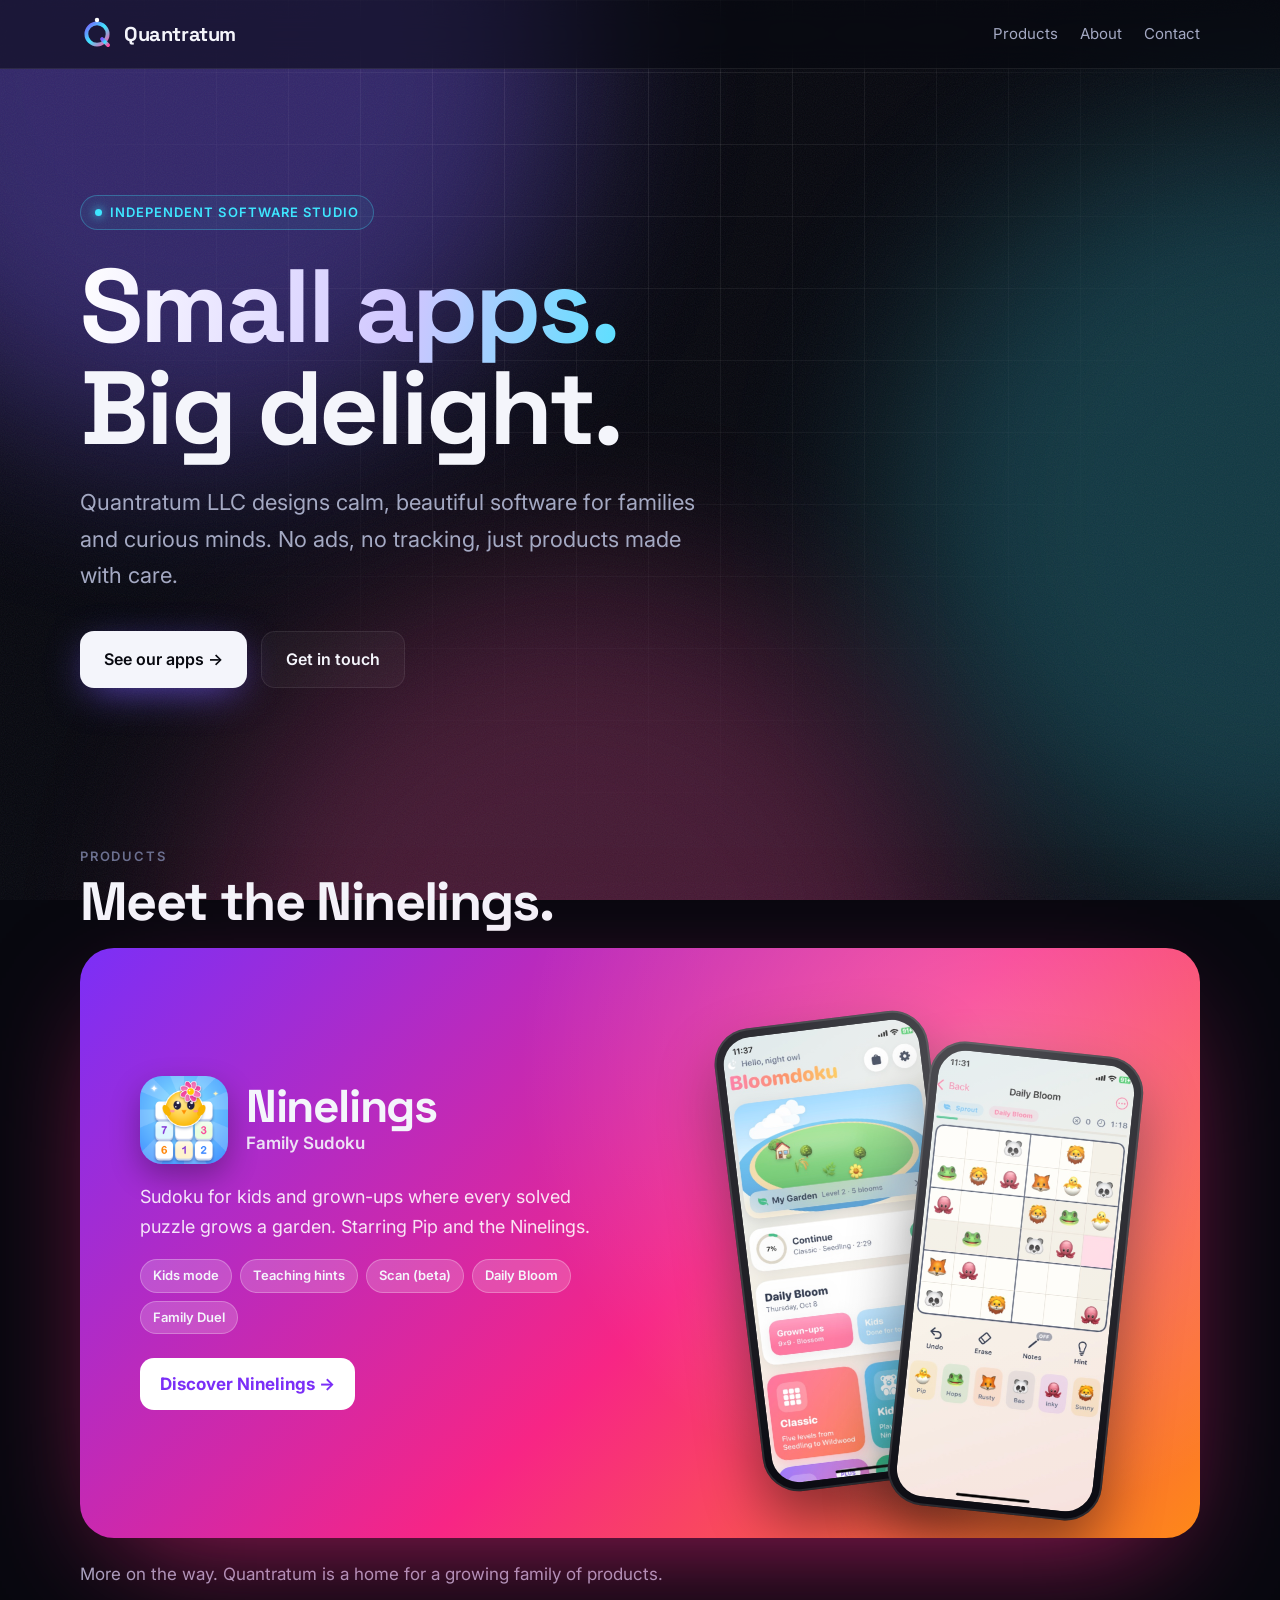
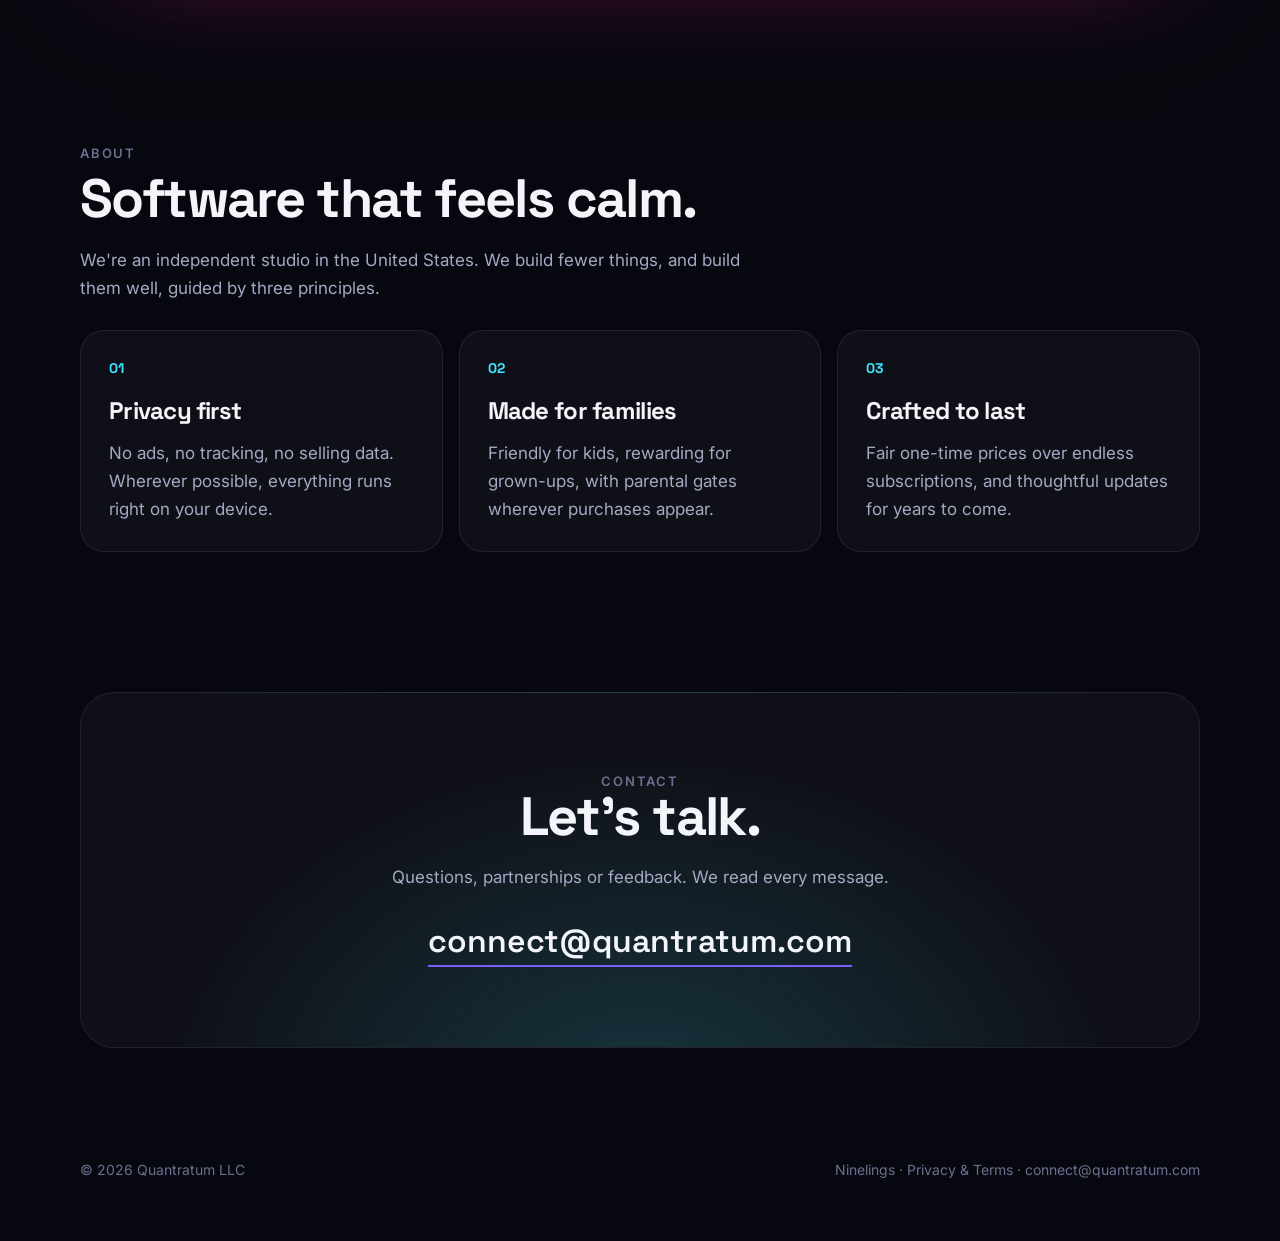
==== commit 7e5b46a7: "Rename Bloomdoku to Ninelings: Family Sudoku Product pages move to /ninelings/; /bloomdoku/ pages re" ====
--- a/index.html
+++ b/index.html
@@ -15,17 +15,17 @@
 
 <section id="products" class="wrap">
   <div class="kicker reveal">Products</div>
-  <h2 class="reveal">Meet Bloomdoku.</h2>
-  <a class="showcase reveal" href="/bloomdoku/">
+  <h2 class="reveal">Meet the Ninelings.</h2>
+  <a class="showcase reveal" href="/ninelings/">
     <div>
-      <div class="app"><img src="/bloomdoku/img/icon-512.png" alt="Bloomdoku app icon"><div><h3>Bloomdoku</h3><div style="opacity:.9;font-weight:600">Sudoku Garden</div></div></div>
+      <div class="app"><img src="/ninelings/img/icon-512.png" alt="Ninelings app icon"><div><h3>Ninelings</h3><div style="opacity:.9;font-weight:600">Family Sudoku</div></div></div>
       <p>Sudoku for kids and grown-ups where every solved puzzle grows a garden. Starring Pip and the Ninelings.</p>
       <div class="tags"><span>Kids mode</span><span>Teaching hints</span><span>Scan (beta)</span><span>Daily Bloom</span><span>Family Duel</span></div>
-      <span class="go">Discover Bloomdoku →</span>
+      <span class="go">Discover Ninelings →</span>
     </div>
     <div class="phones" aria-hidden="true">
-      <div class="phone a"><img src="/bloomdoku/img/real-home.jpg" alt=""></div>
-      <div class="phone b"><img src="/bloomdoku/img/real-kids.jpg" alt=""></div>
+      <div class="phone a"><img src="/ninelings/img/real-home.jpg" alt=""></div>
+      <div class="phone b"><img src="/ninelings/img/real-kids.jpg" alt=""></div>
     </div>
   </a>
   <p class="muted reveal" style="margin-top:22px">More on the way. Quantratum is a home for a growing family of products.</p>
@@ -51,5 +51,5 @@
   </div>
 </section>
 </main>
-<footer class="site wrap"><span>© 2026 Quantratum LLC</span><span><a href="/bloomdoku/">Bloomdoku</a> · <a href="/legal.html">Privacy &amp; Terms</a> · <a href="mailto:connect@quantratum.com">connect@quantratum.com</a></span></footer><script src="/assets/q.js?v=4"></script>
+<footer class="site wrap"><span>© 2026 Quantratum LLC</span><span><a href="/ninelings/">Ninelings</a> · <a href="/legal.html">Privacy &amp; Terms</a> · <a href="mailto:connect@quantratum.com">connect@quantratum.com</a></span></footer><script src="/assets/q.js?v=4"></script>
 </body></html>
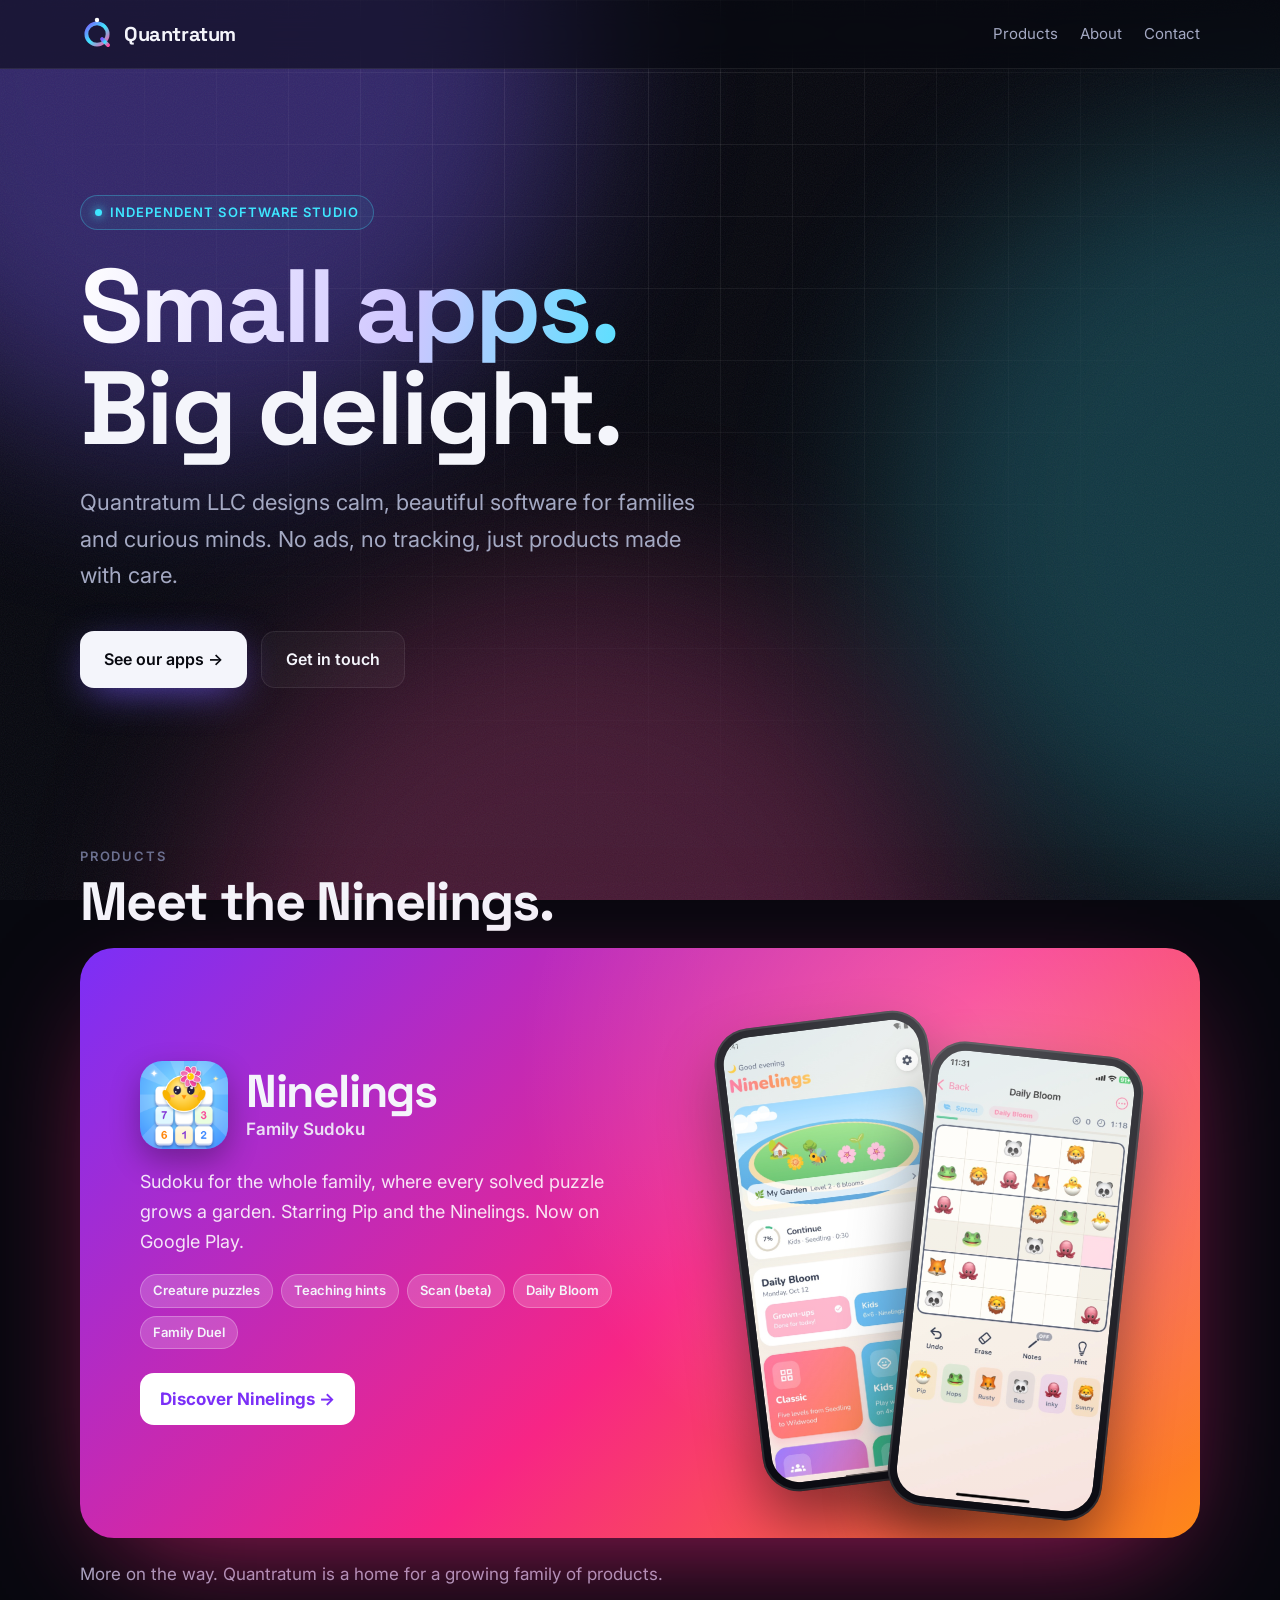
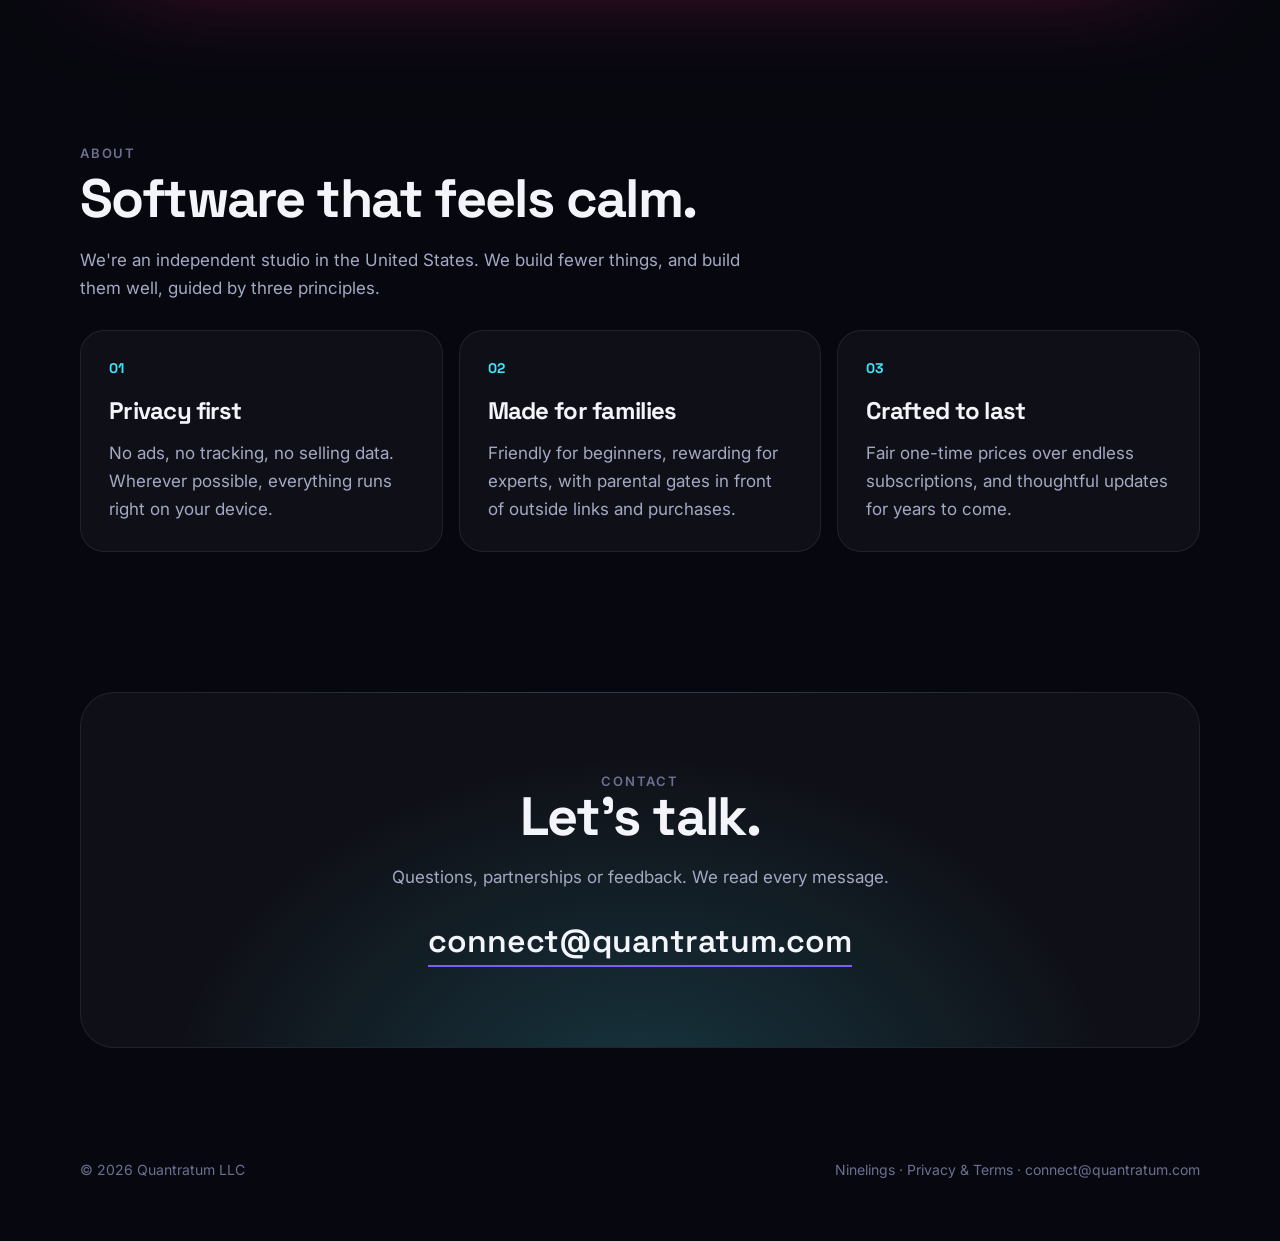
==== commit 47795642: "Ninelings: Google Play link, family wording (no "kids"), Play terms Co-Authored-By: Claude Opus 5.5 " ====
--- a/index.html
+++ b/index.html
@@ -19,8 +19,8 @@
   <a class="showcase reveal" href="/ninelings/">
     <div>
       <div class="app"><img src="/ninelings/img/icon-512.png" alt="Ninelings app icon"><div><h3>Ninelings</h3><div style="opacity:.9;font-weight:600">Family Sudoku</div></div></div>
-      <p>Sudoku for kids and grown-ups where every solved puzzle grows a garden. Starring Pip and the Ninelings.</p>
-      <div class="tags"><span>Kids mode</span><span>Teaching hints</span><span>Scan (beta)</span><span>Daily Bloom</span><span>Family Duel</span></div>
+      <p>Sudoku for the whole family, where every solved puzzle grows a garden. Starring Pip and the Ninelings. Now on Google Play.</p>
+      <div class="tags"><span>Creature puzzles</span><span>Teaching hints</span><span>Scan (beta)</span><span>Daily Bloom</span><span>Family Duel</span></div>
       <span class="go">Discover Ninelings →</span>
     </div>
     <div class="phones" aria-hidden="true">
@@ -37,7 +37,7 @@
   <p class="muted reveal" style="max-width:680px">We're an independent studio in the United States. We build fewer things, and build them well, guided by three principles.</p>
   <div class="cards" style="margin-top:28px">
     <div class="glow reveal"><div class="num">01</div><h3>Privacy first</h3><p>No ads, no tracking, no selling data. Wherever possible, everything runs right on your device.</p></div>
-    <div class="glow reveal"><div class="num">02</div><h3>Made for families</h3><p>Friendly for kids, rewarding for grown-ups, with parental gates wherever purchases appear.</p></div>
+    <div class="glow reveal"><div class="num">02</div><h3>Made for families</h3><p>Friendly for beginners, rewarding for experts, with parental gates in front of outside links and purchases.</p></div>
     <div class="glow reveal"><div class="num">03</div><h3>Crafted to last</h3><p>Fair one-time prices over endless subscriptions, and thoughtful updates for years to come.</p></div>
   </div>
 </section>
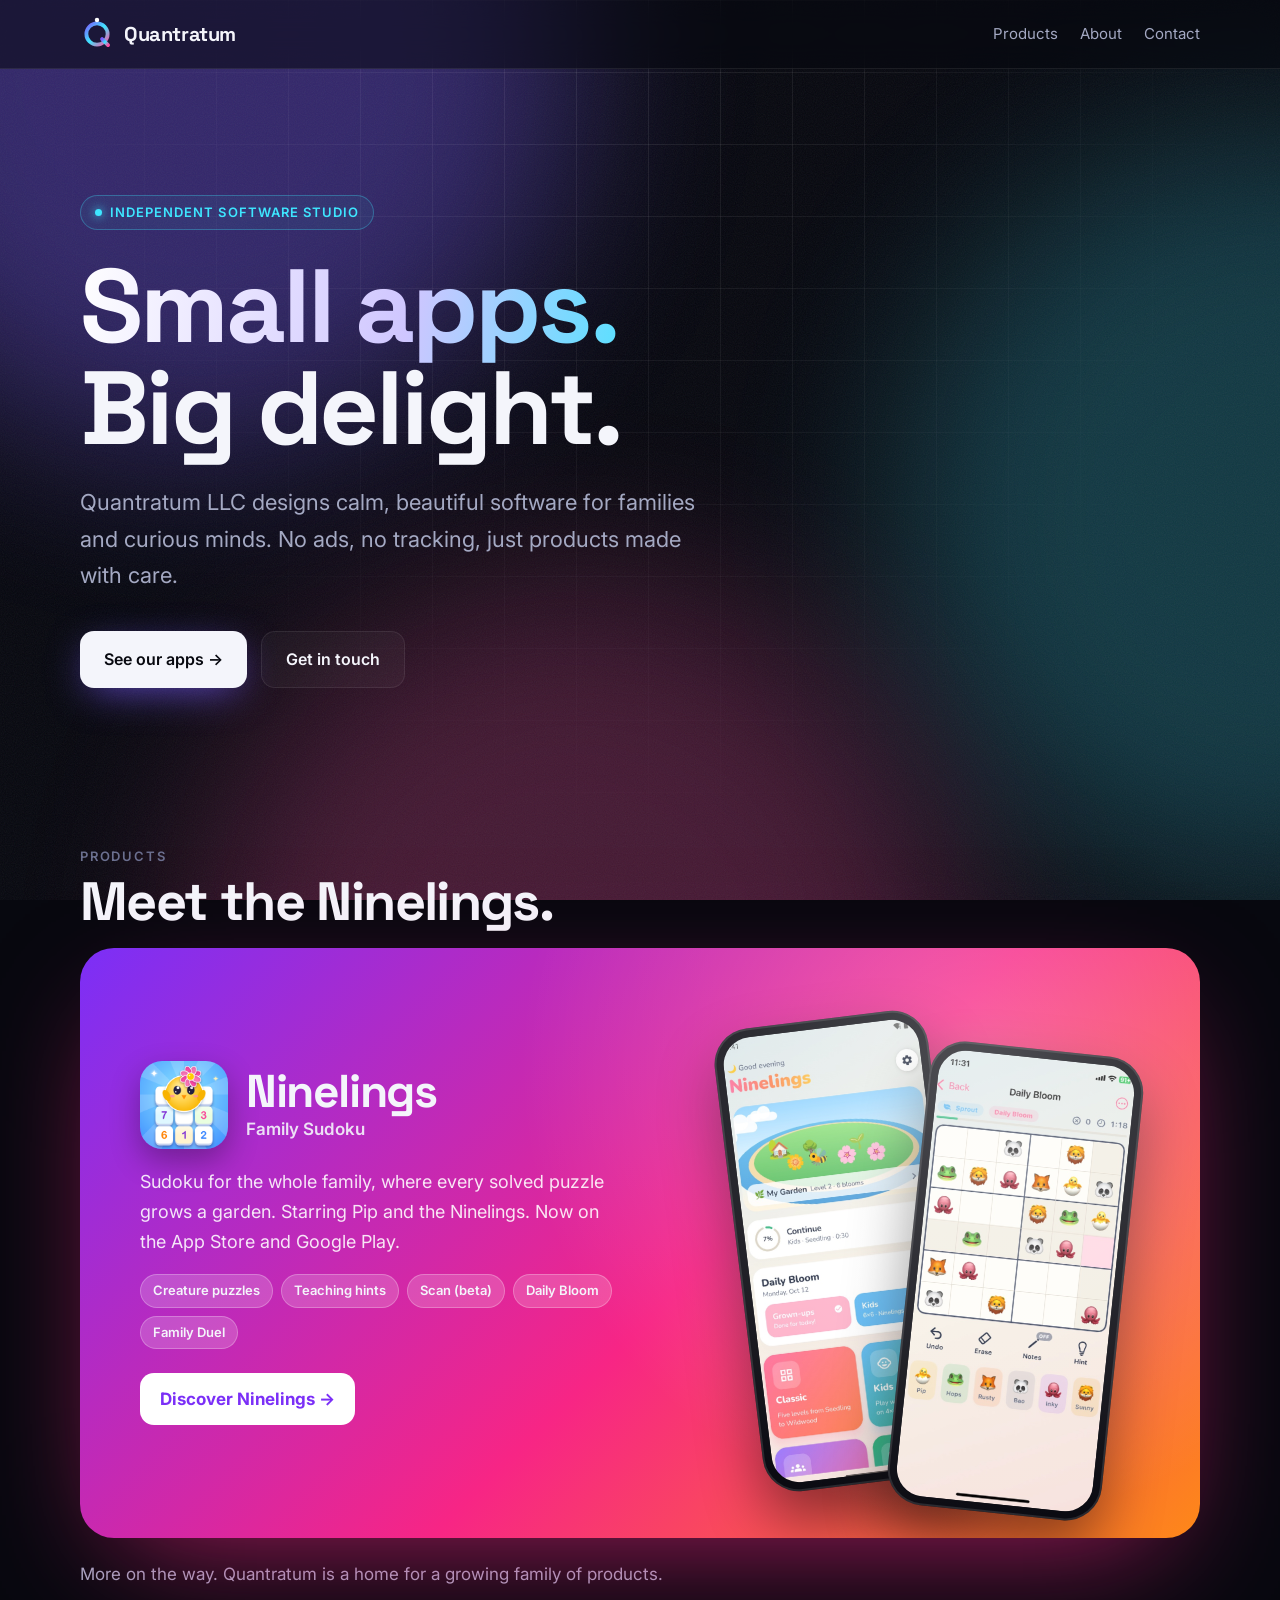
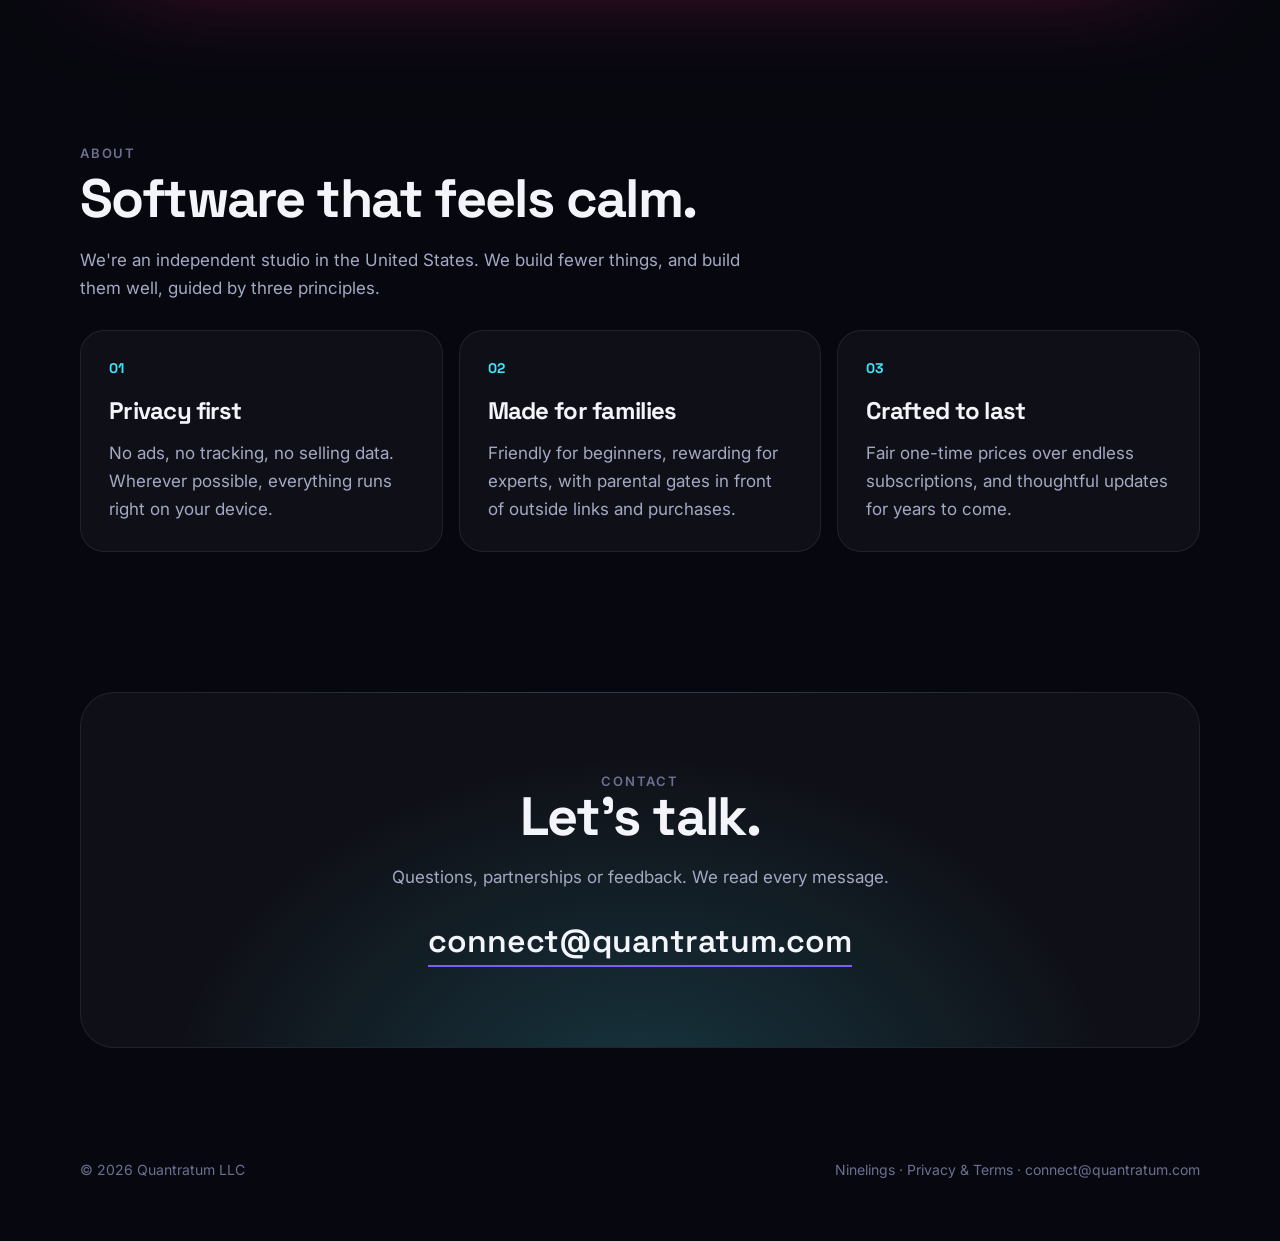
==== commit 72930149: "Ninelings is on the App Store: download button and banner Co-Authored-By: Claude Opus 5.5 <noreply@a" ====
--- a/index.html
+++ b/index.html
@@ -19,7 +19,7 @@
   <a class="showcase reveal" href="/ninelings/">
     <div>
       <div class="app"><img src="/ninelings/img/icon-512.png" alt="Ninelings app icon"><div><h3>Ninelings</h3><div style="opacity:.9;font-weight:600">Family Sudoku</div></div></div>
-      <p>Sudoku for the whole family, where every solved puzzle grows a garden. Starring Pip and the Ninelings. Now on Google Play.</p>
+      <p>Sudoku for the whole family, where every solved puzzle grows a garden. Starring Pip and the Ninelings. Now on the App Store and Google Play.</p>
       <div class="tags"><span>Creature puzzles</span><span>Teaching hints</span><span>Scan (beta)</span><span>Daily Bloom</span><span>Family Duel</span></div>
       <span class="go">Discover Ninelings →</span>
     </div>
